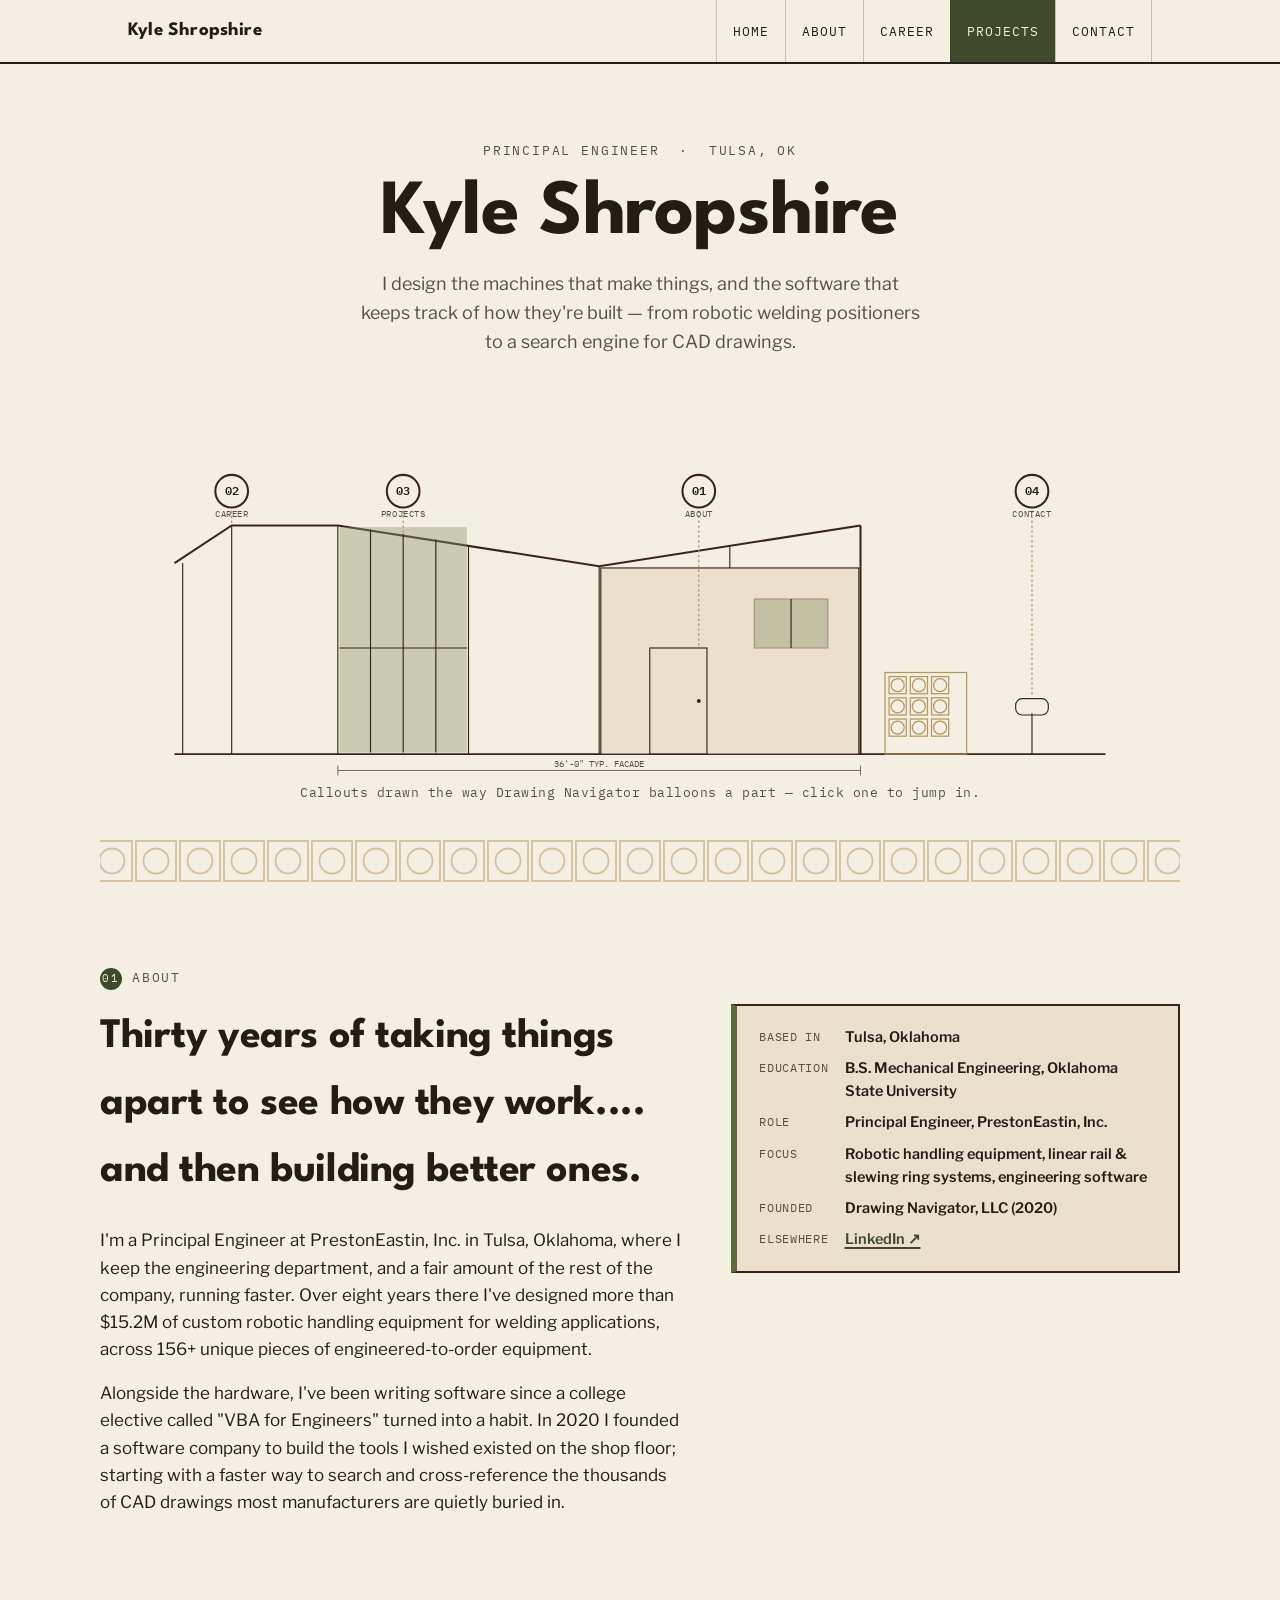
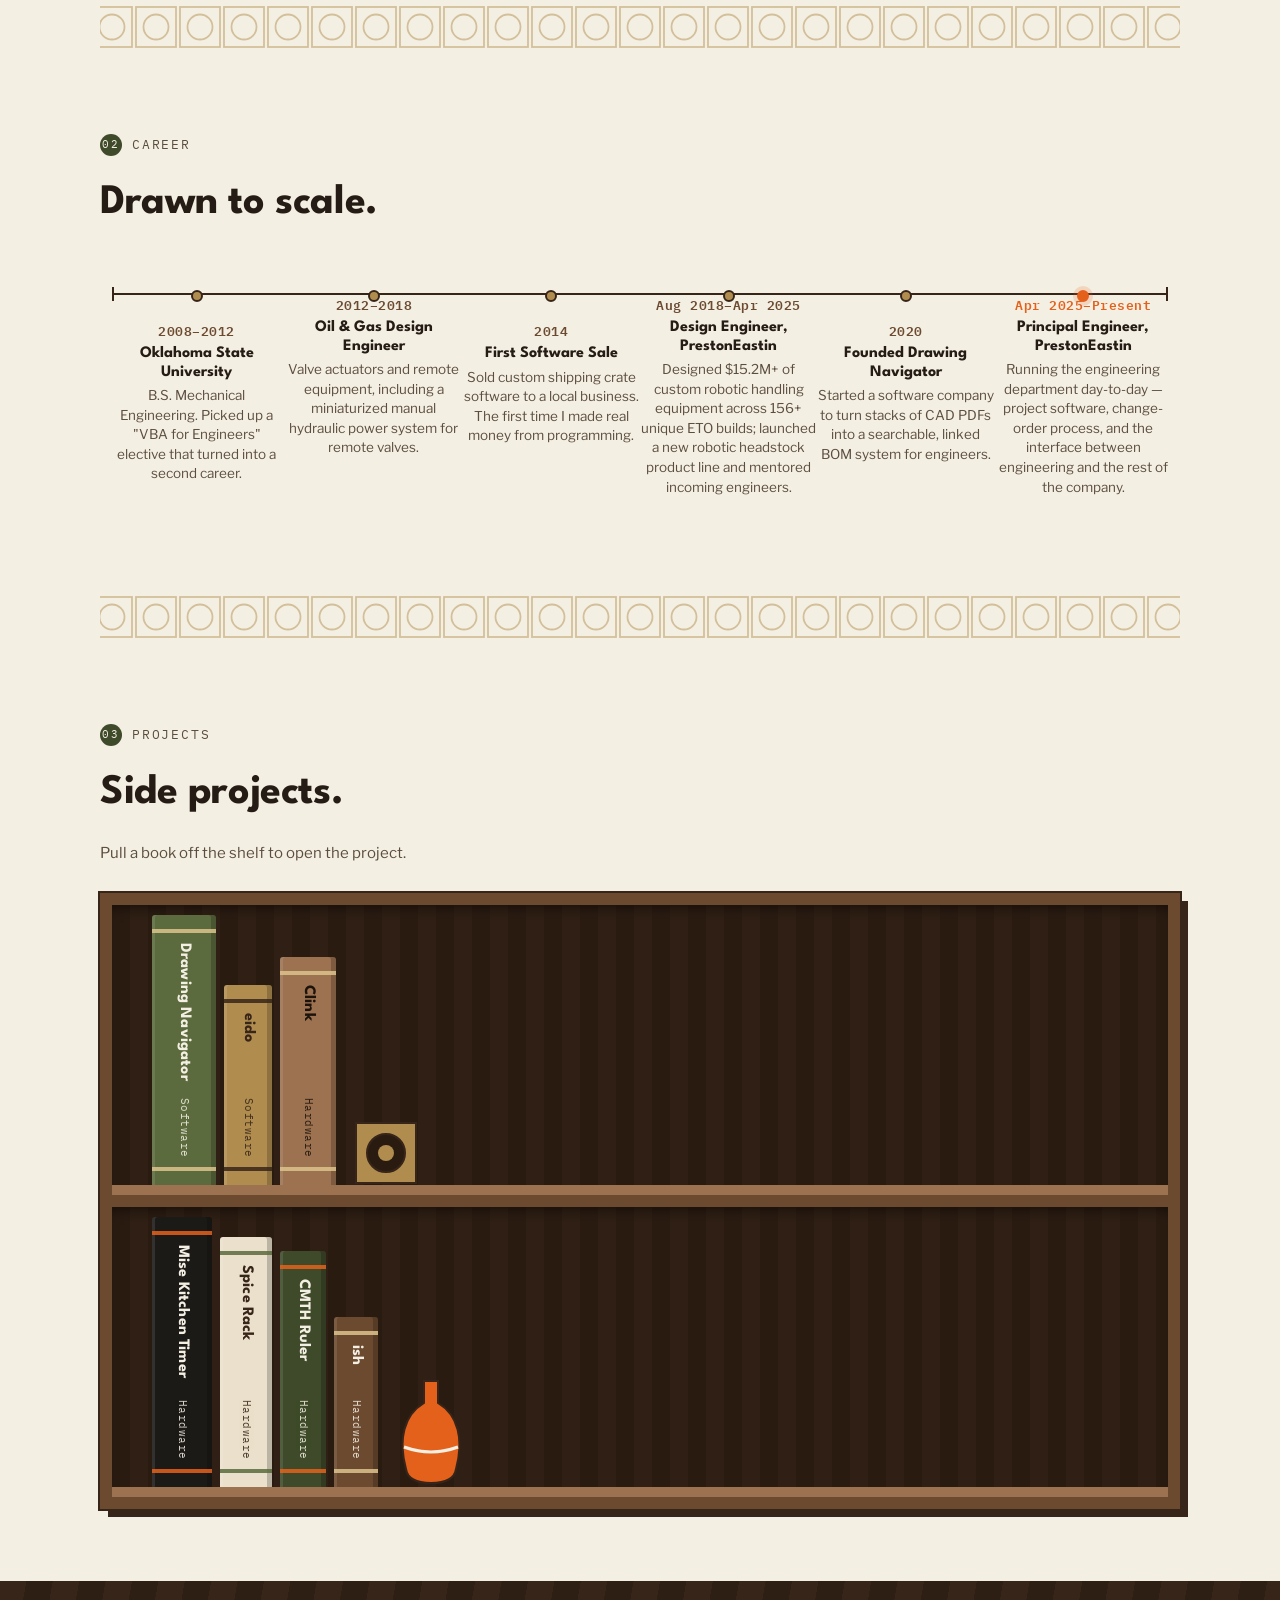
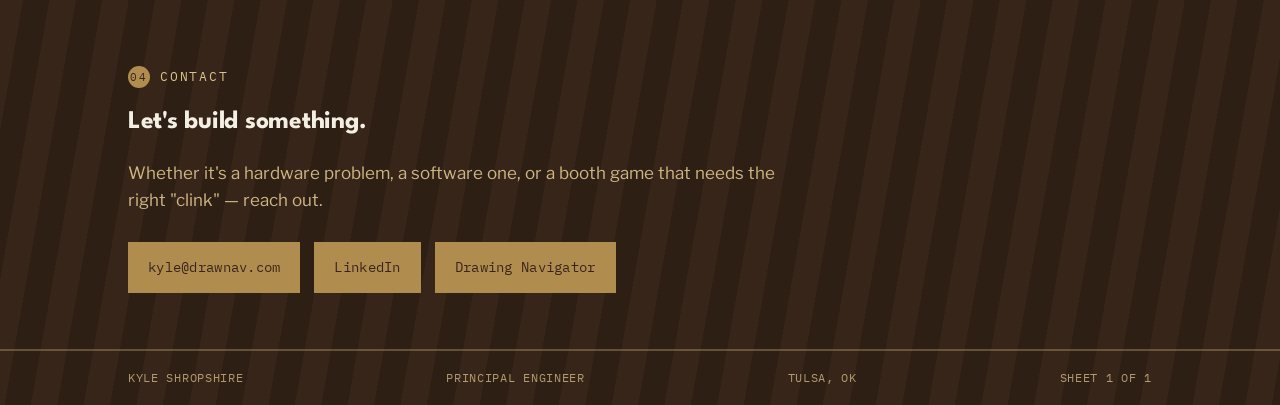
==== index.html @ 096ccca8 "add ish clock project" ====
<!DOCTYPE html>
<html lang="en">
<head>
<meta charset="UTF-8">
<meta name="viewport" content="width=device-width, initial-scale=1.0">
<title>Kyle Shropshire — Principal Engineer</title>
<meta name="description" content="Kyle Shropshire — Principal Engineer at PrestonEastin and founder of Drawing Navigator, based in Tulsa, Oklahoma.">
<link rel="preconnect" href="https://fonts.googleapis.com">
<link rel="preconnect" href="https://fonts.gstatic.com" crossorigin>
<link href="https://fonts.googleapis.com/css2?family=IBM+Plex+Mono:wght@400;500;600&family=League+Spartan:wght@600;700;900&family=Libre+Franklin:ital,wght@0,400;0,500;0,600;0,700;1,400&display=swap" rel="stylesheet">
<link rel="stylesheet" href="assets/css/style.css">
</head>
<body>

<header class="titleblock">
  <div class="wrap">
    <span class="tb-name">Kyle Shropshire</span>
    <nav class="tb-nav">
      <a href="#">Home</a>
      <a href="#about">About</a>
      <a href="#career">Career</a>
      <a href="#projects">Projects</a>
      <a href="#contact">Contact</a>
    </nav>
  </div>
</header>

<main>
  <!-- ============================= HERO ============================= -->
  <section class="hero wrap">
    <div class="hero-head">
      <p class="eyebrow" style="justify-content:center;">Principal Engineer &nbsp;·&nbsp; Tulsa, OK</p>
      <h1>Kyle Shropshire</h1>
      <p class="lede">I design the machines that make things, and the software that keeps track of how they're built &mdash; from robotic welding positioners to a search engine for CAD drawings.</p>
    </div>

    <div class="elevation-wrap">
      <svg viewBox="0 0 1200 460" xmlns="http://www.w3.org/2000/svg" role="img" aria-labelledby="elevTitle elevDesc">
        <title id="elevTitle">Line elevation of a mid-century modern house</title>
        <desc id="elevDesc">A drawn elevation of a butterfly-roof house used as a navigation diagram. Numbered callouts link to About, Career, Projects, and Contact.</desc>

        <!-- ground -->
        <line x1="30" y1="430" x2="1170" y2="430" class="elevation-ground"/>

        <!-- carport (open structure, no walls) -->
        <polyline points="30,196 100,150 230,150" class="elevation-line"/>
        <line x1="100" y1="150" x2="100" y2="430" class="elevation-line-thin"/>
        <line x1="40" y1="196" x2="40" y2="430" class="elevation-line-thin"/>

        <!-- main roofline: shallow butterfly, eaves high at the ends, low at center -->
        <polyline points="230,150 550,200 870,150" class="elevation-line"/>

        <!-- structural posts -->
        <line x1="230" y1="150" x2="230" y2="430" class="elevation-line-thin"/>
        <line x1="390" y1="175" x2="390" y2="430" class="elevation-line-thin"/>
        <line x1="550" y1="200" x2="550" y2="430" class="elevation-line-thin"/>
        <line x1="710" y1="175" x2="710" y2="430" class="elevation-line-thin"/>
        <line x1="870" y1="150" x2="870" y2="430" class="elevation-line"/>

        <!-- floor-to-ceiling glazing, left bay -->
        <rect x="232" y="152" width="156" height="276" class="elevation-glass"/>
        <g class="elevation-line-thin">
          <line x1="270" y1="155" x2="270" y2="428"/>
          <line x1="310" y1="160" x2="310" y2="428"/>
          <line x1="350" y1="167" x2="350" y2="428"/>
          <line x1="232" y1="300" x2="388" y2="300"/>
        </g>

        <!-- solid wall panel, right bay, with door + small window -->
        <rect x="552" y="202" width="316" height="228" class="elevation-fill-paper" stroke="#382519" stroke-width="1.4"/>
        <rect x="612" y="300" width="70" height="130" class="elevation-line-thin"/>
        <circle cx="672" cy="365" r="2.4" fill="#382519"/>
        <rect x="740" y="240" width="90" height="60" class="elevation-glass" stroke="#382519" stroke-width="1.4"/>
        <line x1="785" y1="240" x2="785" y2="300" class="elevation-line-thin"/>

        <!-- breeze block screen wall -->
        <g stroke="#B08D4F" stroke-width="1.5" fill="none" opacity="0.9">
          <rect x="900" y="330" width="100" height="100"/>
          <rect x="905" y="335" width="21" height="21"/><circle cx="915.5" cy="345.5" r="8"/>
          <rect x="931" y="335" width="21" height="21"/><circle cx="941.5" cy="345.5" r="8"/>
          <rect x="957" y="335" width="21" height="21"/><circle cx="967.5" cy="345.5" r="8"/>
          <rect x="905" y="361" width="21" height="21"/><circle cx="915.5" cy="371.5" r="8"/>
          <rect x="931" y="361" width="21" height="21"/><circle cx="941.5" cy="371.5" r="8"/>
          <rect x="957" y="361" width="21" height="21"/><circle cx="967.5" cy="371.5" r="8"/>
          <rect x="905" y="387" width="21" height="21"/><circle cx="915.5" cy="397.5" r="8"/>
          <rect x="931" y="387" width="21" height="21"/><circle cx="941.5" cy="397.5" r="8"/>
          <rect x="957" y="387" width="21" height="21"/><circle cx="967.5" cy="397.5" r="8"/>
        </g>

        <!-- mailbox -->
        <line x1="1080" y1="380" x2="1080" y2="430" class="elevation-line-thin"/>
        <rect x="1060" y="362" width="40" height="20" rx="8" class="elevation-line-thin" fill="none"/>

        <!-- dimension string under the building -->
        <g class="elevation-dim">
          <line x1="230" y1="450" x2="870" y2="450"/>
          <line x1="230" y1="444" x2="230" y2="456"/>
          <line x1="870" y1="444" x2="870" y2="456"/>
        </g>
        <text x="550" y="446" class="elevation-dim-text">36'-0" TYP. FACADE</text>

        <!-- ============ callouts ============ -->
        <!-- 01 About -> door -->
        <line x1="672" y1="126" x2="672" y2="298" class="leader"/>
        <a href="#about" class="balloon-link" aria-label="Jump to About">
          <circle cx="672" cy="108" r="20" class="balloon-circle"/>
          <text x="672" y="109" class="balloon-num">01</text>
          <text x="672" y="140" class="balloon-label" text-anchor="middle">About</text>
        </a>

        <!-- 02 Career -> carport -->
        <line x1="100" y1="126" x2="100" y2="148" class="leader"/>
        <a href="#career" class="balloon-link" aria-label="Jump to Career">
          <circle cx="100" cy="108" r="20" class="balloon-circle"/>
          <text x="100" y="109" class="balloon-num">02</text>
          <text x="100" y="140" class="balloon-label" text-anchor="middle">Career</text>
        </a>

        <!-- 03 Projects -> glazing -->
        <line x1="310" y1="126" x2="310" y2="158" class="leader"/>
        <a href="#projects" class="balloon-link" aria-label="Jump to Projects">
          <circle cx="310" cy="108" r="20" class="balloon-circle"/>
          <text x="310" y="109" class="balloon-num">03</text>
          <text x="310" y="140" class="balloon-label" text-anchor="middle">Projects</text>
        </a>

        <!-- 04 Contact -> mailbox -->
        <line x1="1080" y1="126" x2="1080" y2="360" class="leader"/>
        <a href="#contact" class="balloon-link" aria-label="Jump to Contact">
          <circle cx="1080" cy="108" r="20" class="balloon-circle"/>
          <text x="1080" y="109" class="balloon-num">04</text>
          <text x="1080" y="140" class="balloon-label" text-anchor="middle">Contact</text>
        </a>
      </svg>
      <p class="hero-caption">Callouts drawn the way Drawing Navigator balloons a part &mdash; click one to jump in.</p>
    </div>
  </section>

  <div class="breeze-divider" role="presentation"></div>

  <!-- ============================= ABOUT ============================= -->
  <section id="about" class="panel wrap">
    <p class="eyebrow"><span class="num">01</span> About</p>
    <div class="about-grid">
      <div>
        <h2>Thirty years of taking things apart to see how they work.... and then building better ones.</h2>
        <p>I'm a Principal Engineer at PrestonEastin, Inc. in Tulsa, Oklahoma, where I keep the engineering department, and a fair amount of the rest of the company, running faster. Over eight years there I've designed more than $15.2M of custom robotic handling equipment for welding applications, across 156+ unique pieces of engineered-to-order equipment.</p>
        <p>Alongside the hardware, I've been writing software since a college elective called "VBA for Engineers" turned into a habit. In 2020 I founded a software company to build the tools I wished existed on the shop floor; starting with a faster way to search and cross-reference the thousands of CAD drawings most manufacturers are quietly buried in.</p>
      </div>
      <div class="fact-card">
        <dl>
          <dt>Based in</dt><dd>Tulsa, Oklahoma</dd>
          <dt>Education</dt><dd>B.S. Mechanical Engineering, Oklahoma State University</dd>
          <dt>Role</dt><dd>Principal Engineer, PrestonEastin, Inc.</dd>
          <dt>Focus</dt><dd>Robotic handling equipment, linear rail &amp; slewing ring systems, engineering software</dd>
          <dt>Founded</dt><dd>Drawing Navigator, LLC (2020)</dd>
          <dt>Elsewhere</dt><dd><a href="https://www.linkedin.com/in/kyleshropshiredrawnav/" target="_blank" rel="noopener">LinkedIn ↗</a></dd>
        </dl>
      </div>
    </div>
  </section>

  <div class="breeze-divider" role="presentation"></div>

  <!-- ============================= CAREER ============================= -->
  <section id="career" class="panel wrap">
    <p class="eyebrow"><span class="num">02</span> Career</p>
    <h2>Drawn to scale.</h2>
    <div class="scale-rule">
      <div class="scale-line"></div>
      <div class="milestones">
        <div class="milestone">
          <span class="milestone-dot"></span>
          <div class="milestone-card">
            <div class="milestone-year">2008–2012</div>
            <div class="milestone-role">Oklahoma State University</div>
            <div class="milestone-desc">B.S. Mechanical Engineering. Picked up a "VBA for Engineers" elective that turned into a second career.</div>
          </div>
        </div>
        <div class="milestone">
          <span class="milestone-dot"></span>
          <div class="milestone-card">
            <div class="milestone-year">2012–2018</div>
            <div class="milestone-role">Oil &amp; Gas Design Engineer</div>
            <div class="milestone-desc">Valve actuators and remote equipment, including a miniaturized manual hydraulic power system for remote valves.</div>
          </div>
        </div>
        <div class="milestone">
          <span class="milestone-dot"></span>
          <div class="milestone-card">
            <div class="milestone-year">2014</div>
            <div class="milestone-role">First Software Sale</div>
            <div class="milestone-desc">Sold custom shipping crate software to a local business. The first time I made real money from programming.</div>
          </div>
        </div>
        <div class="milestone">
          <span class="milestone-dot"></span>
          <div class="milestone-card">
            <div class="milestone-year">Aug 2018–Apr 2025</div>
            <div class="milestone-role">Design Engineer, PrestonEastin</div>
            <div class="milestone-desc">Designed $15.2M+ of custom robotic handling equipment across 156+ unique ETO builds; launched a new robotic headstock product line and mentored incoming engineers.</div>
          </div>
        </div>
        <div class="milestone">
          <span class="milestone-dot"></span>
          <div class="milestone-card">
            <div class="milestone-year">2020</div>
            <div class="milestone-role">Founded Drawing Navigator</div>
            <div class="milestone-desc">Started a software company to turn stacks of CAD PDFs into a searchable, linked BOM system for engineers.</div>
          </div>
        </div>
        <div class="milestone milestone-current">
          <span class="milestone-dot milestone-dot-current"></span>
          <div class="milestone-card">
            <div class="milestone-year">Apr 2025–Present</div>
            <div class="milestone-role">Principal Engineer, PrestonEastin</div>
            <div class="milestone-desc">Running the engineering department day-to-day &mdash; project software, change-order process, and the interface between engineering and the rest of the company.</div>
          </div>
        </div>
      </div>
    </div>
  </section>

  <div class="breeze-divider" role="presentation"></div>

  <!-- ============================= PROJECTS ============================= -->
  <section id="projects" class="panel wrap">
    <p class="eyebrow"><span class="num">03</span> Projects</p>
    <h2>Side projects.</h2>
    <p class="shelf-hint">Pull a book off the shelf to open the project.</p>

    <div class="bookcase">

      <!-- TOP SHELF -->
      <div class="shelf">
        <div class="slot edge-l" style="--h:270px; --w:64px;">
          <a class="book book-olive" href="https://www.drawnav.com" target="_blank" rel="noopener" aria-label="Drawing Navigator (opens drawnav.com)">
            <span class="book-title">Drawing Navigator</span>
            <span class="book-meta">Software</span>
          </a>
          <div class="pop" aria-hidden="true">
            <h3>Drawing Navigator</h3>
            <p>A CAD drawing viewer: type a part number and see the drawing fast.</p>
            <span class="go">Open project &rarr;</span>
          </div>
        </div>

        <div class="slot" style="--h:200px; --w:48px;">
          <a class="book book-brass" href="https://www.drawnav.com/eido" target="_blank" rel="noopener" aria-label="eido (opens drawnav.com/eido)">
            <span class="book-title">eido</span>
            <span class="book-meta">Software</span>
          </a>
          <div class="pop" aria-hidden="true">
            <h3>eido</h3>
            <p>An AI librarian for the tribal knowledge buried in shared drives.</p>
            <span class="go">Open project &rarr;</span>
          </div>
        </div>

        <div class="slot edge-r" style="--h:228px; --w:56px;">
          <a class="book book-walnut" href="https://www.drawnav.com/clink" target="_blank" rel="noopener" aria-label="Clink (opens drawnav.com/clink)">
            <span class="book-title">Clink</span>
            <span class="book-meta">Hardware</span>
          </a>
          <div class="pop" aria-hidden="true">
            <h3>Clink</h3>
            <p>A hand-built tabletop skill game for trade show booths.</p>
            <span class="go">Open project &rarr;</span>
          </div>
        </div>

        <!-- brass breeze-block bookend -->
        <svg class="shelf-object" width="64" height="64" viewBox="0 0 64 64" role="presentation" aria-hidden="true">
          <rect x="2" y="2" width="60" height="60" fill="#B08D4F" stroke="#382519" stroke-width="2"/>
          <circle cx="32" cy="32" r="19" fill="#2a1b11" stroke="#382519" stroke-width="2"/>
          <circle cx="32" cy="32" r="8" fill="#B08D4F"/>
        </svg>
      </div>

      <!-- BOTTOM SHELF -->
      <div class="shelf">
        <div class="slot edge-l" style="--h:270px; --w:60px;">
          <a class="book book-charcoal" href="mise-timer.html" aria-label="Mise Kitchen Timer (project page)">
            <span class="book-title">Mise Kitchen Timer</span>
            <span class="book-meta">Hardware</span>
          </a>
          <div class="pop" aria-hidden="true">
            <h3>Mise Kitchen Timer</h3>
            <p>A multi-burner kitchen timer that maps to each burner at a glance.</p>
            <span class="go">Open project &rarr;</span>
          </div>
        </div>

        <div class="slot" style="--h:250px; --w:52px;">
          <a class="book book-plaster" href="spice-rack.html" aria-label="Custom Spice Rack (project page)">
            <span class="book-title">Spice Rack</span>
            <span class="book-meta">Hardware</span>
          </a>
          <div class="pop" aria-hidden="true">
            <h3>Spice Rack</h3>
            <p>A spice rack worthy of a home chef: cardboard to sheet metal to ball-bearing slides.</p>
            <span class="go">Open project &rarr;</span>
          </div>
        </div>

        <div class="slot" style="--h:236px; --w:46px;">
          <a class="book book-walnut-mid" href="cmth-ruler.html" aria-label="CMTH Ruler (project page)">
            <span class="book-title">CMTH Ruler</span>
            <span class="book-meta">Hardware</span>
          </a>
          <div class="pop" aria-hidden="true">
            <h3>CMTH Ruler</h3>
            <p>Uniting the Metric and Imperial communities on a global scale.</p>
            <span class="go">Open project &rarr;</span>
          </div>
        </div>

        <div class="slot edge-r" style="--h:170px; --w:44px;">
          <a class="book book-clock" href="ish.html" aria-label="ish (project page)">
            <span class="book-title">ish</span>
            <span class="book-meta">Hardware</span>
          </a>
          <div class="pop" aria-hidden="true">
            <h3>ish</h3>
            <p>A 24-hour linear clock that shows roughly what time it is.</p>
            <span class="go">Open project &rarr;</span>
          </div>
        </div>

        <!-- pottery vase -->
        <svg class="shelf-object" width="70" height="110" viewBox="0 0 70 110" role="presentation" aria-hidden="true">
          <path d="M28 4 H42 V26 C62 38 68 62 60 92 Q58 106 35 106 Q12 106 10 92 C2 62 8 38 28 26 Z"
                fill="#E4611C" stroke="#382519" stroke-width="2"/>
          <path d="M8 70 Q35 80 62 70" fill="none" stroke="#F4EFE3" stroke-width="3"/>
        </svg>
      </div>

    </div>
  </section>

  <!-- ============================= CONTACT ============================= -->
  <section id="contact" class="contact-panel">
    <div class="wrap">
      <p class="eyebrow"><span class="num">04</span> Contact</p>
      <h2>Let's build something.</h2>
      <p class="lede">Whether it's a hardware problem, a software one, or a booth game that needs the right "clink" &mdash; reach out.</p>
      <div class="contact-links">
        <a href="mailto:kyle@drawnav.com">kyle@drawnav.com</a>
        <a href="https://www.linkedin.com/in/kyleshropshiredrawnav/" target="_blank" rel="noopener">LinkedIn</a>
        <a href="https://www.drawnav.com" target="_blank" rel="noopener">Drawing Navigator</a>
      </div>
    </div>
    <div class="footer-titleblock">
      <div class="wrap">
        <span>Kyle Shropshire</span>
        <span>Principal Engineer</span>
        <span>Tulsa, OK</span>
        <span>Sheet 1 of 1</span>
      </div>
    </div>
  </section>
</main>

<script src="assets/js/script.js"></script>
</body>
</html>
---- assets/css/style.css ----
/* ==========================================================================
   Kyle Shropshire — personal site
   Design language: mid-century modern residential architecture rendered
   as a working drawing set, in the material palette of the house itself —
   walnut wood, olive cabinetry, brass hardware, matte black fixtures,
   and a single pop of pottery-orange used sparingly.
   ========================================================================== */

:root {
  --plaster: #F4EFE3;
  --plaster-deep: #EAE0CB;
  --ink: #241C15;
  --ink-soft: #5C4E3F;

  --walnut-dark: #382519;
  --walnut: #6B4A30;
  --walnut-light: #9C7250;

  --olive: #5B6B3D;
  --olive-deep: #3E4A29;
  --olive-soft: #8A9468;

  --brass: #B08D4F;
  --brass-light: #DCC38C;

  --charcoal: #1C1A17;
  --orange: #E4611C;

  --line: rgba(36, 28, 21, 0.22);
  --line-soft: rgba(36, 28, 21, 0.12);
  --max: 1080px;
}

* { box-sizing: border-box; }

html { scroll-behavior: smooth; }

@media (prefers-reduced-motion: reduce) {
  html { scroll-behavior: auto; }
  * { animation-duration: 0.001ms !important; animation-iteration-count: 1 !important; transition-duration: 0.001ms !important; }
}

body {
  margin: 0;
  background: var(--plaster);
  color: var(--ink);
  font-family: "Libre Franklin", sans-serif;
  font-size: 17px;
  line-height: 1.6;
  -webkit-font-smoothing: antialiased;
}

h1, h2, h3 {
  font-family: "League Spartan", sans-serif;
  font-weight: 700;
  letter-spacing: -0.01em;
  margin: 0;
  color: var(--ink);
}

.mono { font-family: "IBM Plex Mono", monospace; }

a {
  color: var(--olive-deep);
  text-decoration-thickness: 1.5px;
  text-underline-offset: 3px;
}
a:hover { color: var(--walnut); }
a:focus-visible, button:focus-visible {
  outline: 2px solid var(--brass);
  outline-offset: 3px;
}

.wrap {
  max-width: var(--max);
  margin: 0 auto;
  padding: 0 28px;
}

.eyebrow {
  font-family: "IBM Plex Mono", monospace;
  font-size: 13px;
  letter-spacing: 0.14em;
  text-transform: uppercase;
  color: var(--ink-soft);
  display: flex;
  align-items: center;
  gap: 10px;
  margin-bottom: 14px;
}
.eyebrow .num {
  color: var(--plaster);
  background: var(--olive-deep);
  border-radius: 50%;
  width: 22px;
  height: 22px;
  display: inline-flex;
  align-items: center;
  justify-content: center;
  font-size: 11px;
}

/* ---------- Title-block header ---------------------------------------- */

.titleblock {
  position: sticky;
  top: 0;
  z-index: 50;
  background: var(--plaster);
  border-bottom: 2px solid var(--ink);
}
.titleblock .wrap {
  display: flex;
  align-items: center;
  justify-content: space-between;
  height: 62px;
  gap: 16px;
}
.tb-name {
  font-family: "League Spartan", sans-serif;
  font-weight: 700;
  font-size: 19px;
  letter-spacing: 0.01em;
  white-space: nowrap;
}
.tb-nav {
  display: flex;
  align-items: center;
  height: 100%;
}
.tb-nav a {
  font-family: "IBM Plex Mono", monospace;
  font-size: 12.5px;
  letter-spacing: 0.08em;
  text-transform: uppercase;
  color: var(--ink);
  text-decoration: none;
  padding: 0 16px;
  height: 100%;
  display: flex;
  align-items: center;
  border-left: 1px solid var(--line);
  transition: background 0.15s ease, color 0.15s ease;
}
.tb-nav a:last-child { border-right: 1px solid var(--line); }
.tb-nav a:hover { background: var(--olive-deep); color: var(--plaster); }

@media (max-width: 640px) {
  .tb-nav a { padding: 0 10px; font-size: 11px; }
}

/* Very narrow phones: drop the name so all five nav links fit on one line. */
@media (max-width: 560px) {
  .tb-name { display: none; }
  .titleblock .wrap { padding: 0 8px; }
  .tb-nav { width: 100%; }
  .tb-nav a { flex: 1; justify-content: center; padding: 0 4px; font-size: 10px; letter-spacing: 0.04em; }
}

/* ---------- Hero -------------------------------------------------------- */

.hero { padding: 64px 0 24px; }
.hero .eyebrow { justify-content: center; }
.hero-head { text-align: center; max-width: 720px; margin: 0 auto 8px; }
.hero h1 { font-size: clamp(42px, 7vw, 78px); line-height: 0.98; }
.hero p.lede {
  font-size: 18px;
  color: var(--ink-soft);
  max-width: 560px;
  margin: 18px auto 0;
}

.elevation-wrap { margin: 46px auto 8px; max-width: 980px; }
.elevation-wrap svg { width: 100%; height: auto; display: block; }

.balloon-link { cursor: pointer; }
.balloon-circle {
  fill: var(--plaster);
  stroke: var(--walnut-dark);
  stroke-width: 2.5;
  transition: fill 0.15s ease, stroke 0.15s ease;
}
.balloon-link:hover .balloon-circle,
.balloon-link:focus .balloon-circle {
  fill: var(--orange);
  stroke: var(--orange);
}
.balloon-num {
  font-family: "IBM Plex Mono", monospace;
  font-weight: 600;
  font-size: 15px;
  fill: var(--ink);
  text-anchor: middle;
  dominant-baseline: middle;
  pointer-events: none;
  transition: fill 0.15s ease;
}
.balloon-link:hover .balloon-num,
.balloon-link:focus .balloon-num { fill: var(--plaster); }
.balloon-label {
  font-family: "IBM Plex Mono", monospace;
  font-size: 11.5px;
  letter-spacing: 0.06em;
  fill: var(--ink-soft);
  text-transform: uppercase;
}
.leader {
  stroke: var(--brass);
  stroke-width: 1.4;
  stroke-dasharray: 3 3;
  fill: none;
}
.elevation-line { fill: none; stroke: var(--walnut-dark); stroke-width: 2.5; }
.elevation-line-thin { fill: none; stroke: var(--walnut-dark); stroke-width: 1.4; }
.elevation-fill-paper { fill: var(--plaster-deep); }
.elevation-glass { fill: var(--olive-soft); opacity: 0.4; }
.elevation-ground { stroke: var(--walnut-dark); stroke-width: 2; }
.elevation-dim { stroke: var(--ink-soft); stroke-width: 1; }
.elevation-dim-text {
  font-family: "IBM Plex Mono", monospace;
  font-size: 11px;
  fill: var(--ink-soft);
  text-anchor: middle;
}
.elevation-brass { stroke: var(--brass); }

.hero-caption {
  text-align: center;
  font-family: "IBM Plex Mono", monospace;
  font-size: 12.5px;
  color: var(--ink-soft);
  letter-spacing: 0.04em;
  margin-top: 4px;
}

/* ---------- Breeze block divider (brass screen block) -------------------- */

.breeze-divider {
  height: 44px;
  margin: 0 auto;
  max-width: var(--max);
  background-image: url("data:image/svg+xml,%3Csvg xmlns='http://www.w3.org/2000/svg' width='44' height='44'%3E%3Crect x='2' y='2' width='40' height='40' fill='none' stroke='%23B08D4F' stroke-width='1.8' stroke-opacity='0.55'/%3E%3Ccircle cx='22' cy='22' r='12.5' fill='none' stroke='%23B08D4F' stroke-width='1.8' stroke-opacity='0.55'/%3E%3C/svg%3E");
  background-repeat: repeat-x;
  background-position: center;
  opacity: 0.9;
}

/* ---------- Section shell ------------------------------------------------ */

section.panel { padding: 72px 0; }
section.panel h2 { font-size: clamp(30px, 4vw, 42px); margin-bottom: 22px; }

.about-grid {
  display: grid;
  grid-template-columns: 1.3fr 1fr;
  gap: 48px;
  align-items: start;
}
@media (max-width: 760px) {
  .about-grid { grid-template-columns: 1fr; }
}
.about-grid p { max-width: 54ch; }
.about-grid p + p { margin-top: 16px; }

.fact-card {
  border: 2px solid var(--walnut-dark);
  border-left: 6px solid var(--olive);
  background: var(--plaster-deep);
  padding: 20px 22px;
}
.fact-card dl {
  margin: 0;
  display: grid;
  grid-template-columns: auto 1fr;
  gap: 8px 16px;
  font-size: 14.5px;
}
.fact-card dt {
  font-family: "IBM Plex Mono", monospace;
  font-size: 11.5px;
  letter-spacing: 0.06em;
  text-transform: uppercase;
  color: var(--ink-soft);
  align-self: start;
  padding-top: 2px;
}
.fact-card dd { margin: 0; font-weight: 600; }

/* ---------- Project page photos --------------------------------------------- */

.images { display: grid; gap: 28px; }
.photo-pair { grid-template-columns: repeat(2, 1fr); margin-top: 8px; }
@media (max-width: 760px) {
  .photo-pair { grid-template-columns: 1fr; }
}
.img-frame {
  margin: 0;
  border: 2px solid var(--walnut-dark);
  background: var(--plaster-deep);
  padding: 10px 10px 0;
}
.story-img,
.story-video { display: block; width: 100%; height: auto; }
.story-video { background: var(--charcoal); }
.video-frame { max-width: 860px; }
.img-caption {
  display: block;
  padding: 10px 2px 12px;
  font-family: "IBM Plex Mono", monospace;
  font-size: 12px;
  letter-spacing: 0.04em;
  color: var(--ink-soft);
}

/* ---------- Career scale rule ------------------------------------------- */

.scale-rule { position: relative; margin-top: 56px; padding: 0 8px; }
.scale-line {
  position: relative;
  height: 2px;
  background: var(--walnut-dark);
  margin: 0 4px;
}
.scale-line::before,
.scale-line::after {
  content: "";
  position: absolute;
  top: -6px;
  width: 2px;
  height: 14px;
  background: var(--walnut-dark);
}
.scale-line::before { left: 0; }
.scale-line::after { right: 0; }

.milestones { display: flex; justify-content: space-between; position: relative; }
.milestone { position: relative; flex: 1; display: flex; justify-content: center; }
.milestone-dot {
  position: absolute;
  top: -5px;
  width: 12px;
  height: 12px;
  border-radius: 50%;
  background: var(--brass);
  border: 2px solid var(--walnut-dark);
}
.milestone-dot-current {
  background: var(--orange);
  border-color: var(--orange);
  box-shadow: 0 0 0 4px rgba(228, 97, 28, 0.18);
}
.milestone-card { width: 100%; max-width: 190px; text-align: center; padding-top: 26px; }
.milestone:nth-child(even) .milestone-card {
  padding-top: 0;
  padding-bottom: 26px;
  order: -1;
}
.milestone-year {
  font-family: "IBM Plex Mono", monospace;
  font-size: 12.5px;
  color: var(--walnut);
  font-weight: 600;
  letter-spacing: 0.04em;
}
.milestone-current .milestone-year { color: var(--orange); }
.milestone-role {
  font-family: "League Spartan", sans-serif;
  font-weight: 700;
  font-size: 16px;
  margin: 4px 0 4px;
  line-height: 1.15;
}
.milestone-desc { font-size: 13.5px; color: var(--ink-soft); line-height: 1.45; }

@media (max-width: 820px) {
  .milestones { flex-direction: column; gap: 30px; }
  .milestone { justify-content: flex-start; padding-left: 26px; border-left: 2px solid var(--walnut-dark); }
  .milestone-dot { top: 4px; left: -7px; }
  .milestone-card, .milestone:nth-child(even) .milestone-card {
    padding: 0; order: 0; max-width: none; text-align: left;
  }
  .scale-line { display: none; }
}

/* ---------- Projects: walnut bookcase ------------------------------------- */

.shelf-hint { margin: -8px 0 28px; color: var(--ink-soft); font-size: 15px; }

.bookcase {
  border: 12px solid var(--walnut);
  outline: 2px solid var(--walnut-dark);
  background: var(--walnut);
  box-shadow: 8px 8px 0 var(--walnut-dark);
  display: flex;
  flex-direction: column;
  gap: 12px;
}

.shelf {
  display: flex;
  align-items: flex-end;
  gap: 8px;
  min-height: 290px;
  padding: 0 clamp(14px, 4vw, 40px);
  background: repeating-linear-gradient(90deg, #2A1B11 0 18px, #2F1F14 18px 36px);
  box-shadow: inset 0 10px 14px -8px rgba(0, 0, 0, 0.55);
  border-bottom: 10px solid var(--walnut-light);
}

.book {
  --c: var(--olive);
  --ink: var(--plaster);
  --band: var(--brass-light);
  position: relative;
  display: flex;
  align-items: center;
  justify-content: space-between;
  writing-mode: vertical-rl;
  flex: none;
  width: var(--w, 56px);
  height: var(--h, 200px);
  gap: 10px;
  overflow: hidden;
  padding: 28px 0;
  background: var(--c);
  color: var(--ink);
  text-decoration: none;
  border-radius: 3px 3px 0 0;
  box-shadow: inset -5px 0 0 rgba(0, 0, 0, 0.2), inset 3px 0 0 rgba(255, 255, 255, 0.1);
  transition: transform 0.18s ease;
}
.book::before,
.book::after {
  content: "";
  position: absolute;
  left: 0;
  right: 0;
  height: 4px;
  background: var(--band);
  opacity: 0.85;
}
.book::before { top: 14px; }
.book::after  { bottom: 14px; }

.book:hover,
.book:focus-visible { transform: translateY(-12px); color: var(--ink); }
.book:focus-visible { outline: 3px solid var(--orange); outline-offset: 3px; }

.book-title {
  font-family: "League Spartan", sans-serif;
  font-weight: 700;
  font-size: 16px;
  letter-spacing: 0.01em;
  white-space: nowrap;
  flex: none;
}
.book-meta {
  font-family: "IBM Plex Mono", monospace;
  font-size: 11px;
  letter-spacing: 0.04em;
  opacity: 0.85;
  white-space: nowrap;
  flex: none;
}

.book-olive    { --c: var(--olive); }
.book-brass    { --c: var(--brass); --ink: var(--walnut-dark); --band: var(--walnut-dark); }
.book-walnut   { --c: var(--walnut-light); --ink: #1E130B; --band: var(--brass-light); }
.book-charcoal { --c: var(--charcoal); --band: var(--orange); }
.book-plaster  { --c: var(--plaster-deep); --ink: var(--walnut-dark); --band: var(--olive); }
.book-walnut-mid { --c: var(--olive-deep); --band: var(--orange); }
.book-clock { --c: var(--walnut); --band: var(--brass-light); }

.shelf-object { flex: none; margin-left: 10px; }

/* Pop-up preview cards */
.slot { position: relative; flex: none; width: var(--w, 56px); height: var(--h, 200px); }
.slot.open .book { transform: translateY(-12px); }
.pop {
  position: absolute;
  bottom: calc(100% + 18px);
  left: 50%;
  width: 230px;
  padding: 14px 16px;
  background: var(--plaster);
  border: 2px solid var(--walnut-dark);
  box-shadow: 4px 4px 0 var(--walnut-dark);
  color: var(--ink);
  opacity: 0;
  transform: translate(-50%, 6px);
  pointer-events: none;
  transition: opacity 0.18s ease, transform 0.18s ease;
  z-index: 5;
}
.pop::after {
  content: "";
  position: absolute;
  top: 100%;
  left: 50%;
  margin-left: -8px;
  border: 8px solid transparent;
  border-top-color: var(--walnut-dark);
}
.pop h3 { font-size: 19px; margin-bottom: 4px; }
.pop p { margin: 0 0 8px; font-size: 14px; line-height: 1.45; color: var(--ink-soft); }
.pop .go { font-family: "IBM Plex Mono", monospace; font-size: 12px; font-weight: 600; color: var(--olive-deep); }
.slot:hover .pop,
.slot:focus-within .pop,
.slot.open .pop { opacity: 1; transform: translate(-50%, 0); }

.slot.edge-l .pop { left: 0; transform: translate(0, 6px); }
.slot.edge-l .pop::after { left: 24px; margin-left: 0; }
.slot.edge-r .pop { left: auto; right: 0; transform: translate(0, 6px); }
.slot.edge-r .pop::after { left: auto; right: 24px; margin-left: 0; }
.slot.edge-l:hover .pop, .slot.edge-l:focus-within .pop, .slot.edge-l.open .pop,
.slot.edge-r:hover .pop, .slot.edge-r:focus-within .pop, .slot.edge-r.open .pop { transform: none; }

@media (max-width: 480px) { .pop { width: 200px; } .shelf-object { display: none; } }

.tags { display: flex; flex-wrap: wrap; gap: 6px; margin: 14px 0 0; }
.tag {
  font-family: "IBM Plex Mono", monospace;
  font-size: 11px;
  letter-spacing: 0.02em;
  border: 1.5px solid var(--walnut-dark);
  padding: 3px 8px;
  color: var(--ink);
}

@media (max-width: 480px) {
  .book-title { font-size: 14px; }
  .book-meta { font-size: 10px; }
  .shelf { gap: 6px; }
}

/* ---------- Contact / footer — dark wood-paneled nook ---------------------- */

.contact-panel {
  background:
    repeating-linear-gradient(
      100deg,
      var(--walnut-dark) 0px,
      var(--walnut-dark) 26px,
      #2E1F15 26px,
      #2E1F15 52px
    );
  color: var(--brass-light);
  padding: 72px 0 0;
}
.contact-panel .eyebrow { color: var(--brass-light); }
.contact-panel .eyebrow .num { background: var(--brass); color: var(--walnut-dark); }
.contact-panel h2 { color: #F4EFE3; }
.contact-panel p.lede {
  max-width: 56ch;
  color: var(--brass-light);
  font-size: 17px;
  opacity: 0.92;
}
.contact-links { display: flex; flex-wrap: wrap; gap: 14px; margin-top: 28px; }
.contact-links a {
  font-family: "IBM Plex Mono", monospace;
  font-size: 14px;
  letter-spacing: 0.02em;
  color: var(--walnut-dark);
  background: var(--brass);
  padding: 12px 18px;
  text-decoration: none;
  border: 2px solid var(--brass);
  transition: background 0.15s ease, color 0.15s ease, border-color 0.15s ease;
}
.contact-links a:hover {
  background: var(--orange);
  border-color: var(--orange);
  color: #241C15;
}

.footer-titleblock { margin-top: 56px; border-top: 2px solid rgba(220, 195, 140, 0.3); }
.footer-titleblock .wrap {
  display: flex;
  flex-wrap: wrap;
  gap: 10px 28px;
  padding: 18px 28px;
  font-family: "IBM Plex Mono", monospace;
  font-size: 11.5px;
  letter-spacing: 0.06em;
  text-transform: uppercase;
  color: rgba(220, 195, 140, 0.75);
  justify-content: space-between;
}
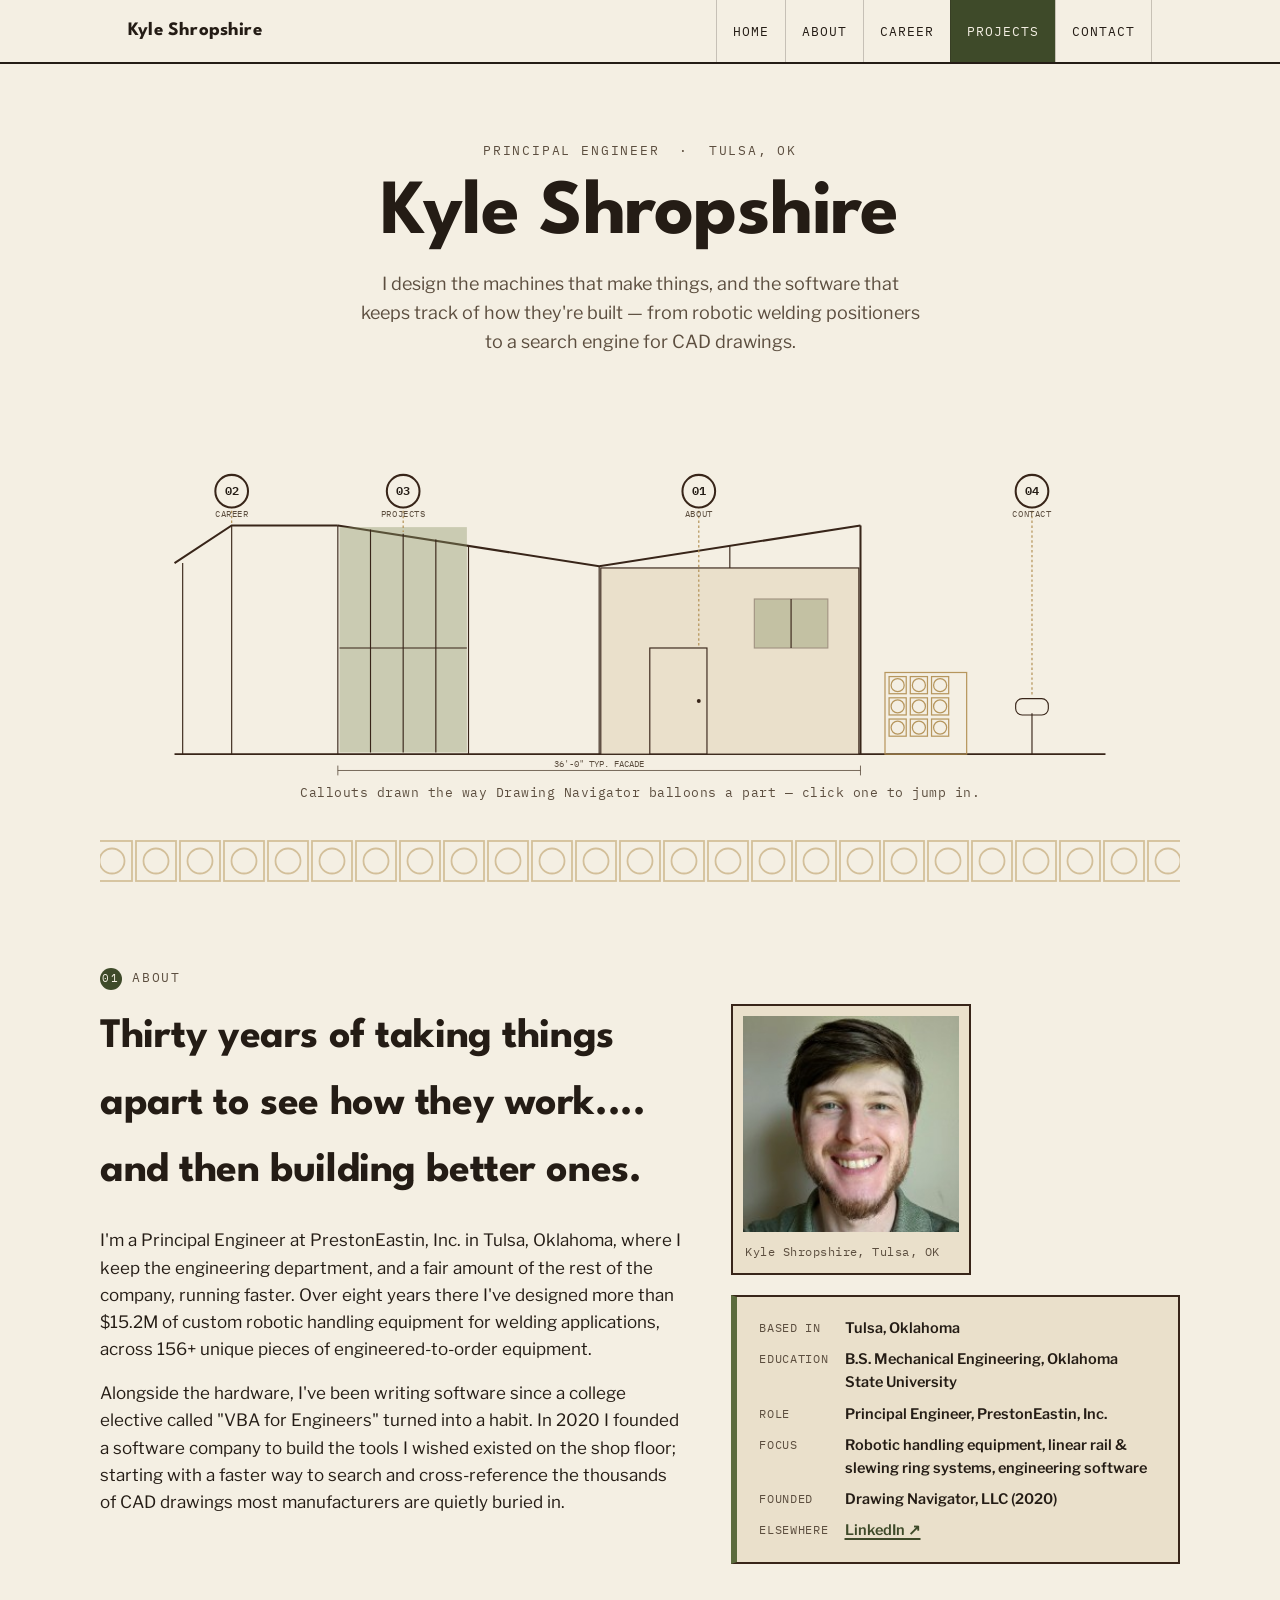
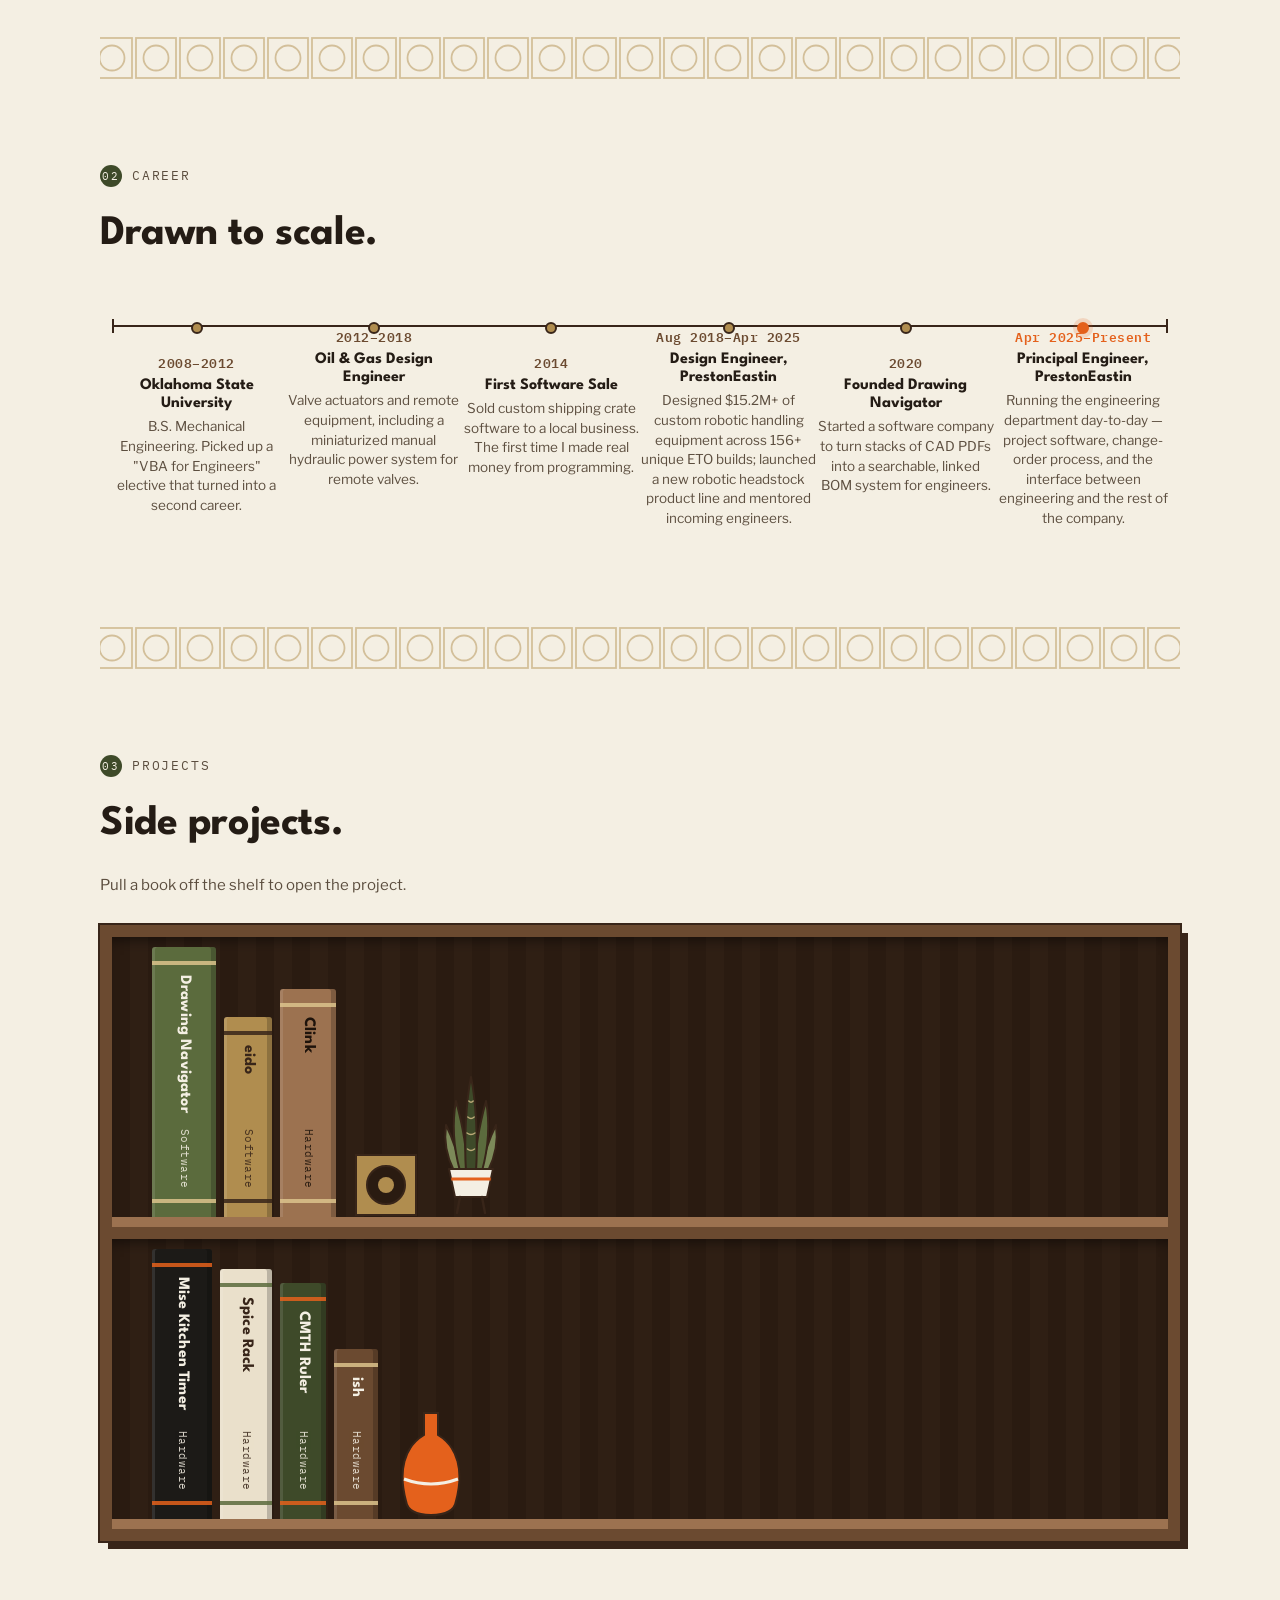
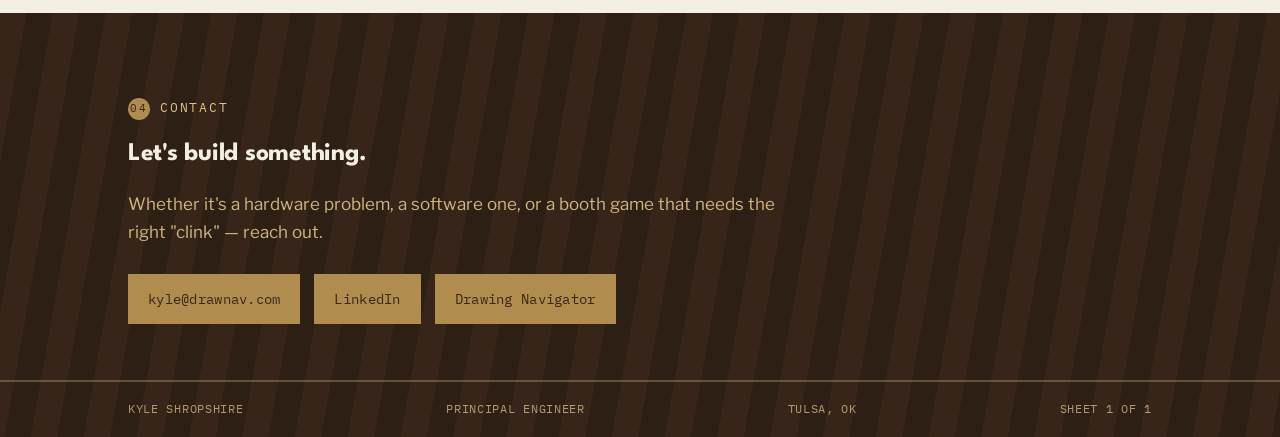
==== commit 8ede0005: "add picture and snake page" ====
--- a/index.html
+++ b/index.html
@@ -9,6 +9,24 @@
 <link rel="preconnect" href="https://fonts.gstatic.com" crossorigin>
 <link href="https://fonts.googleapis.com/css2?family=IBM+Plex+Mono:wght@400;500;600&family=League+Spartan:wght@600;700;900&family=Libre+Franklin:ital,wght@0,400;0,500;0,600;0,700;1,400&display=swap" rel="stylesheet">
 <link rel="stylesheet" href="assets/css/style.css">
+<style>
+  .headshot { margin: 0 0 20px; max-width: 240px; border: 2px solid var(--walnut-dark); background: var(--plaster-deep); padding: 10px 10px 0; }
+  .headshot img { display: block; width: 100%; height: auto; aspect-ratio: 1 / 1; object-fit: cover; }
+  .headshot figcaption { padding: 10px 2px 12px; font-family: "IBM Plex Mono", monospace; font-size: 12px; letter-spacing: 0.04em; color: var(--ink-soft); }
+
+  /* potted snake plant on the top shelf: a quiet link to the game */
+  .plant-link { flex: none; display: block; margin-left: 10px; line-height: 0; }
+  .plant-link svg { display: block; overflow: visible; }
+  /* only the tall center leaf is clickable */
+  .plant-link, .plant-link svg { pointer-events: none; }
+  .plant-hit { pointer-events: auto; }
+  .plant-link:focus-visible { outline: 3px solid var(--orange); outline-offset: 4px; }
+  .plant-leaves { transform-box: fill-box; transform-origin: 50% 100%; }
+  .plant-link:hover .plant-leaves,
+  .plant-link:focus-visible .plant-leaves { animation: plant-sway 1.4s ease-in-out infinite; }
+  @keyframes plant-sway { 0%, 100% { transform: rotate(-2deg); } 50% { transform: rotate(2.5deg); } }
+  @media (max-width: 480px) { .plant-link { margin-left: 6px; } .plant-link svg { width: 50px; height: auto; } }
+</style>
 </head>
 <body>
 
@@ -147,7 +165,12 @@
         <p>I'm a Principal Engineer at PrestonEastin, Inc. in Tulsa, Oklahoma, where I keep the engineering department, and a fair amount of the rest of the company, running faster. Over eight years there I've designed more than $15.2M of custom robotic handling equipment for welding applications, across 156+ unique pieces of engineered-to-order equipment.</p>
         <p>Alongside the hardware, I've been writing software since a college elective called "VBA for Engineers" turned into a habit. In 2020 I founded a software company to build the tools I wished existed on the shop floor; starting with a faster way to search and cross-reference the thousands of CAD drawings most manufacturers are quietly buried in.</p>
       </div>
-      <div class="fact-card">
+      <div>
+        <figure class="headshot">
+          <img src="assets/images/index/headshot.jpg" alt="Portrait of Kyle Shropshire" width="200" height="200">
+          <figcaption>Kyle Shropshire, Tulsa, OK</figcaption>
+        </figure>
+        <div class="fact-card">
         <dl>
           <dt>Based in</dt><dd>Tulsa, Oklahoma</dd>
           <dt>Education</dt><dd>B.S. Mechanical Engineering, Oklahoma State University</dd>
@@ -156,6 +179,7 @@
           <dt>Founded</dt><dd>Drawing Navigator, LLC (2020)</dd>
           <dt>Elsewhere</dt><dd><a href="https://www.linkedin.com/in/kyleshropshiredrawnav/" target="_blank" rel="noopener">LinkedIn ↗</a></dd>
         </dl>
+        </div>
       </div>
     </div>
   </section>
@@ -275,6 +299,30 @@
           <circle cx="32" cy="32" r="19" fill="#2a1b11" stroke="#382519" stroke-width="2"/>
           <circle cx="32" cy="32" r="8" fill="#B08D4F"/>
         </svg>
+
+        <!-- potted snake plant (hidden link) -->
+        <a class="plant-link" href="snake.html" aria-label="Potted plant on the shelf">
+          <svg width="70" height="146" viewBox="0 0 70 146" role="presentation" aria-hidden="true" focusable="false">
+            <g class="plant-leaves" stroke="#382519" stroke-width="2" stroke-linejoin="round">
+              <path d="M18 100 C10 84 8 68 10 54 C17 68 22 84 25 100 Z" fill="#7C8A59"/>
+              <path d="M52 100 C60 84 62 68 60 54 C53 68 48 84 45 100 Z" fill="#7C8A59"/>
+              <path d="M24 100 C18 78 16 52 20 30 C26 52 31 78 31 100 Z" fill="#5B6B3D"/>
+              <path d="M46 100 C52 78 54 52 50 30 C44 52 39 78 39 100 Z" fill="#5B6B3D"/>
+              <path class="plant-hit" d="M30 100 C28 70 30 30 35 6 C40 30 42 70 40 100 Z" fill="#3E4A29"/>
+              <g fill="none" stroke="#DCC38C" stroke-width="1.4" stroke-linecap="round" opacity="0.8">
+                <path d="M31.5 78 Q35 81 38.5 78"/>
+                <path d="M31 62 Q35 65 39 62"/>
+                <path d="M31.8 46 Q35 49 38.2 46"/>
+                <path d="M32.8 30 Q35 32.5 37.2 30"/>
+              </g>
+            </g>
+            <!-- planter: tapered pot on short legs -->
+            <path d="M13 98 H57 L51 126 H19 Z" fill="#F4EFE3" stroke="#382519" stroke-width="2" stroke-linejoin="round"/>
+            <path d="M15.2 108 H54.8" stroke="#E4611C" stroke-width="3"/>
+            <line x1="24" y1="126" x2="21" y2="142" stroke="#382519" stroke-width="2.4" stroke-linecap="round"/>
+            <line x1="46" y1="126" x2="49" y2="142" stroke="#382519" stroke-width="2.4" stroke-linecap="round"/>
+          </svg>
+        </a>
       </div>
 
       <!-- BOTTOM SHELF -->
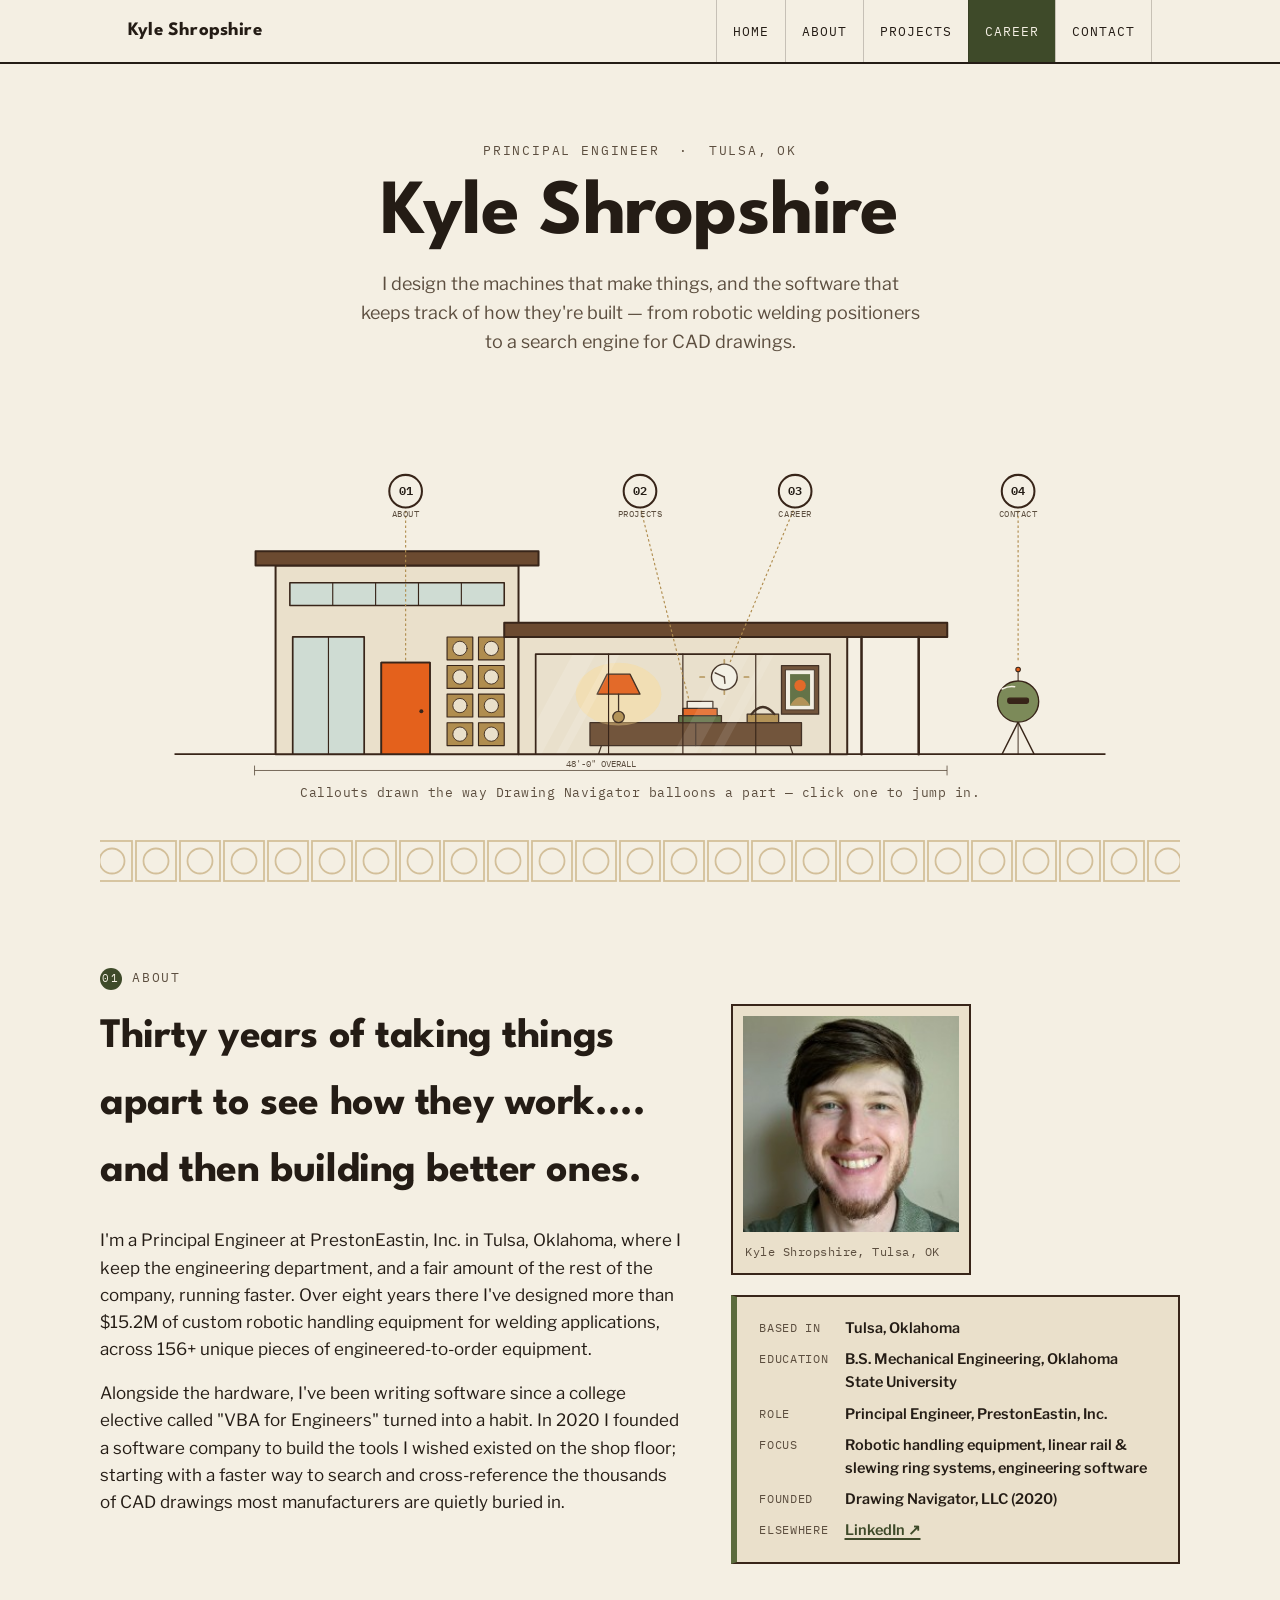
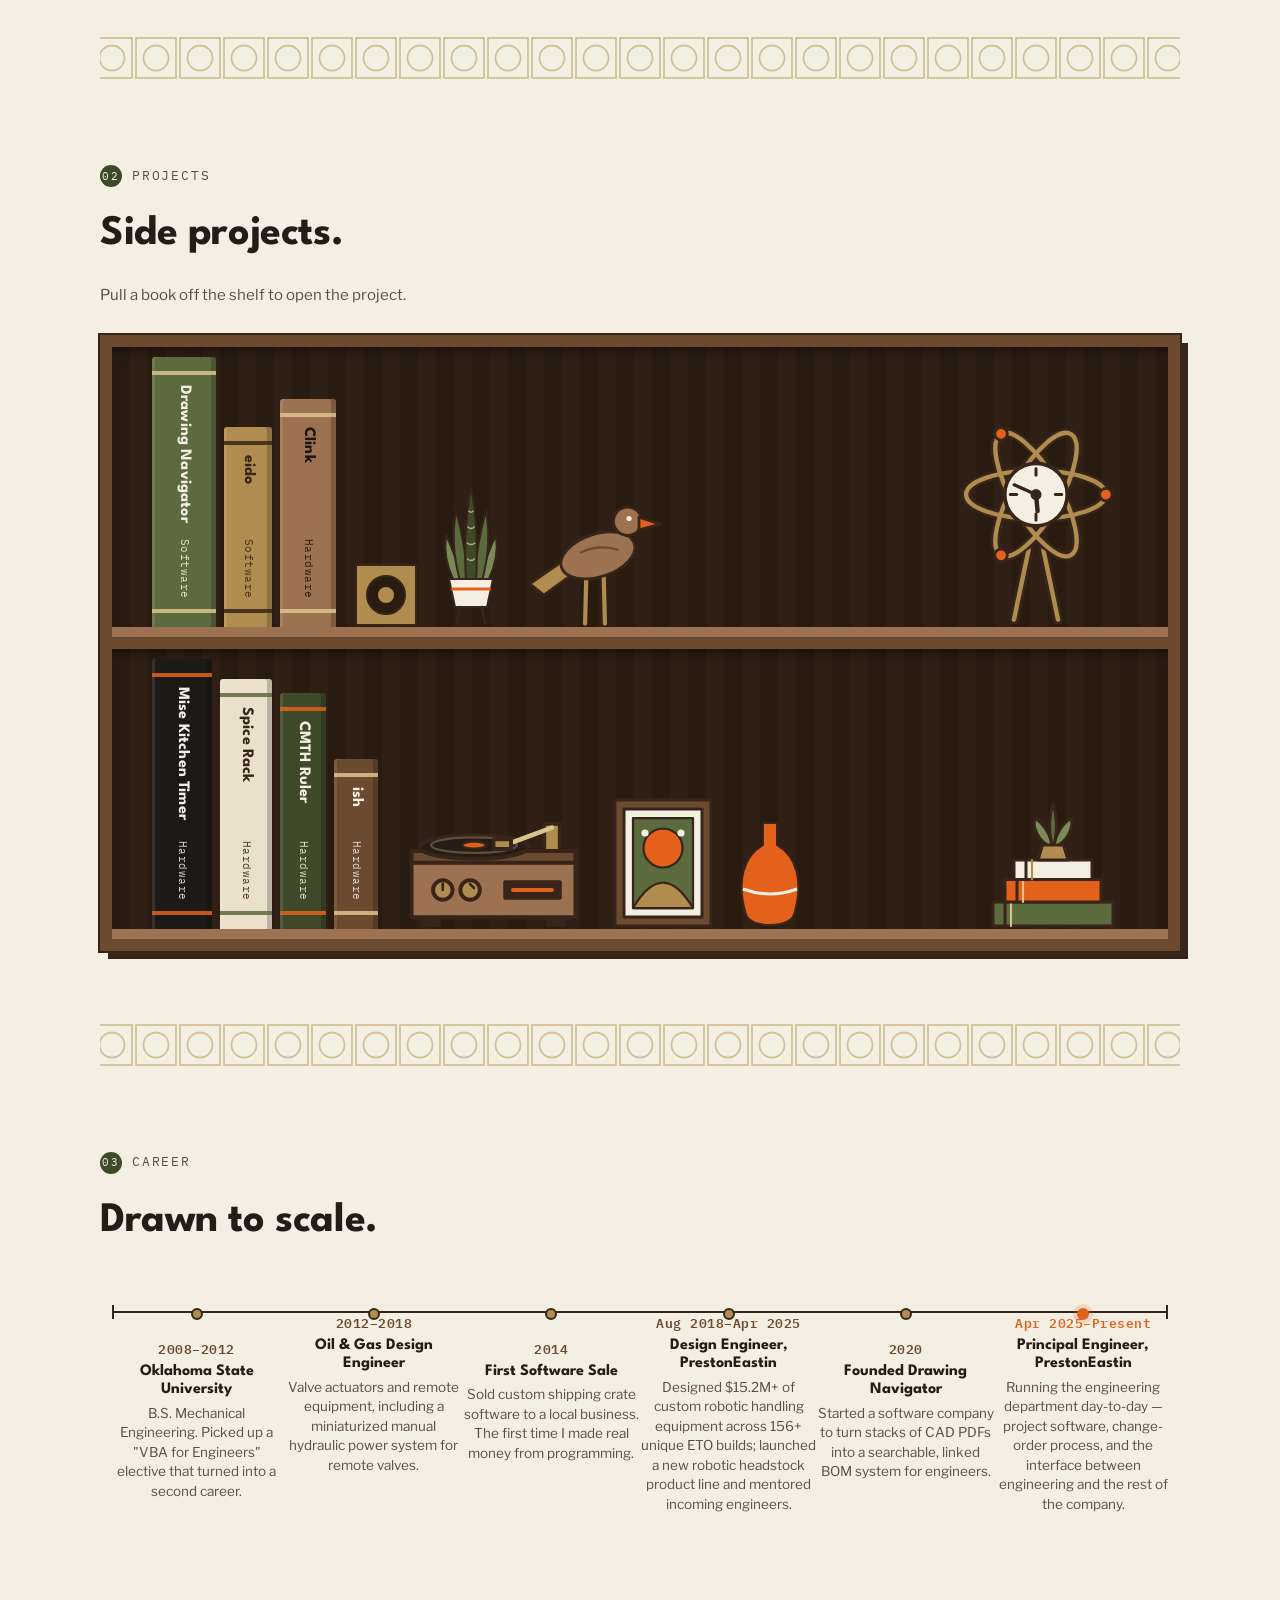
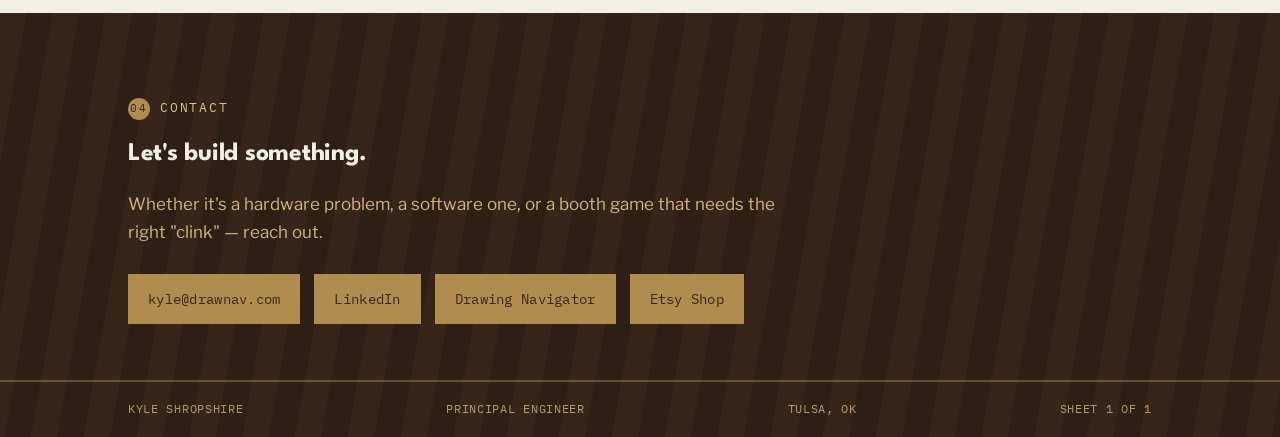
==== commit 2b1f2ea1: "update hero section and bookshelf" ====
--- a/index.html
+++ b/index.html
@@ -10,9 +10,16 @@
 <link href="https://fonts.googleapis.com/css2?family=IBM+Plex+Mono:wght@400;500;600&family=League+Spartan:wght@600;700;900&family=Libre+Franklin:ital,wght@0,400;0,500;0,600;0,700;1,400&display=swap" rel="stylesheet">
 <link rel="stylesheet" href="assets/css/style.css">
 <style>
+  .hero-toy { cursor: pointer; -webkit-tap-highlight-color: transparent; }
+  .hero-toy:focus, .hero-toy:focus-visible { outline: none; }
+  @media (prefers-reduced-motion: reduce) { #hero-door-leaf { transition: none !important; } }
   .headshot { margin: 0 0 20px; max-width: 240px; border: 2px solid var(--walnut-dark); background: var(--plaster-deep); padding: 10px 10px 0; }
   .headshot img { display: block; width: 100%; height: auto; aspect-ratio: 1 / 1; object-fit: cover; }
   .headshot figcaption { padding: 10px 2px 12px; font-family: "IBM Plex Mono", monospace; font-size: 12px; letter-spacing: 0.04em; color: var(--ink-soft); }
+
+  .shelf-clock { margin-left: auto; }
+  .shelf-stack { order: 1; margin-left: auto; }
+  @media (max-width: 1040px) { .shelf-clock, .shelf-extra { display: none; } }
 
   /* potted snake plant on the top shelf: a quiet link to the game */
   .plant-link { flex: none; display: block; margin-left: 10px; line-height: 0; }
@@ -36,8 +43,8 @@
     <nav class="tb-nav">
       <a href="#">Home</a>
       <a href="#about">About</a>
+      <a href="#projects">Projects</a>
       <a href="#career">Career</a>
-      <a href="#projects">Projects</a>
       <a href="#contact">Contact</a>
     </nav>
   </div>
@@ -55,99 +62,182 @@
     <div class="elevation-wrap">
       <svg viewBox="0 0 1200 460" xmlns="http://www.w3.org/2000/svg" role="img" aria-labelledby="elevTitle elevDesc">
         <title id="elevTitle">Line elevation of a mid-century modern house</title>
-        <desc id="elevDesc">A drawn elevation of a butterfly-roof house used as a navigation diagram. Numbered callouts link to About, Career, Projects, and Contact.</desc>
+        <desc id="elevDesc">A drawn elevation of a two-volume flat-roof house, with a mid-century living room visible through its glass, used as a navigation diagram. Numbered callouts link to About, Projects, Career, and Contact.</desc>
 
         <!-- ground -->
         <line x1="30" y1="430" x2="1170" y2="430" class="elevation-ground"/>
 
-        <!-- carport (open structure, no walls) -->
-        <polyline points="30,196 100,150 230,150" class="elevation-line"/>
-        <line x1="100" y1="150" x2="100" y2="430" class="elevation-line-thin"/>
-        <line x1="40" y1="196" x2="40" y2="430" class="elevation-line-thin"/>
-
-        <!-- main roofline: shallow butterfly, eaves high at the ends, low at center -->
-        <polyline points="230,150 550,200 870,150" class="elevation-line"/>
-
-        <!-- structural posts -->
-        <line x1="230" y1="150" x2="230" y2="430" class="elevation-line-thin"/>
-        <line x1="390" y1="175" x2="390" y2="430" class="elevation-line-thin"/>
-        <line x1="550" y1="200" x2="550" y2="430" class="elevation-line-thin"/>
-        <line x1="710" y1="175" x2="710" y2="430" class="elevation-line-thin"/>
-        <line x1="870" y1="150" x2="870" y2="430" class="elevation-line"/>
-
-        <!-- floor-to-ceiling glazing, left bay -->
-        <rect x="232" y="152" width="156" height="276" class="elevation-glass"/>
-        <g class="elevation-line-thin">
-          <line x1="270" y1="155" x2="270" y2="428"/>
-          <line x1="310" y1="160" x2="310" y2="428"/>
-          <line x1="350" y1="167" x2="350" y2="428"/>
-          <line x1="232" y1="300" x2="388" y2="300"/>
+        <!-- house: two volumes, flat roofs, still life visible through the low-wing glass.
+             Drawn in a 680x230 box and scaled up into the hero. -->
+        <g transform="translate(-38.75 59) scale(1.75)" stroke="#382519" stroke-linejoin="round" stroke-linecap="round">
+          <!-- tall entry volume -->
+          <rect x="110" y="80" width="170" height="132" fill="#EAE0CB" stroke-width="1.4"/>
+          <rect x="96" y="70" width="198" height="10" fill="#6B4A30" stroke-width="1.4"/>
+          <rect x="120" y="92" width="150" height="16" fill="#CFDCD3" stroke-width="1.1"/>
+          <g stroke-width="0.8"><line x1="150" y1="92" x2="150" y2="108"/><line x1="180" y1="92" x2="180" y2="108"/><line x1="210" y1="92" x2="210" y2="108"/><line x1="240" y1="92" x2="240" y2="108"/></g>
+          <rect x="122" y="130" width="50" height="82" fill="#CFDCD3" stroke-width="1.2"/>
+          <line x1="147" y1="130" x2="147" y2="212" stroke-width="0.8"/>
+          <g id="hero-door" class="hero-toy" role="button" tabindex="0" aria-pressed="false" aria-label="Front door (closed). Press to open it.">
+            <!-- robot-arm bench seen when the door swings open (drawn in a 68x134 box, scaled to fit) -->
+            <rect x="184" y="148" width="34" height="64" fill="#3B2A1D" stroke-width="1.2"/>
+            <clipPath id="doorClip"><rect x="185" y="149" width="32" height="62"/></clipPath>
+            <g clip-path="url(#doorClip)">
+              <g transform="translate(182.3 144.8) scale(0.55)" stroke="#382519" stroke-width="1" stroke-linejoin="round" stroke-linecap="round">
+                <ellipse cx="32" cy="40" rx="20" ry="14" fill="#FFD98A" fill-opacity="0.12" stroke="none"/>
+                <g fill="#6B4A30" stroke-width="0.8"><rect x="12" y="16" width="12" height="9"/><rect x="26" y="16" width="12" height="9"/><rect x="40" y="16" width="12" height="9"/></g>
+                <line x1="10" y1="27" x2="56" y2="27" stroke="#B08D4F" stroke-width="1.6"/>
+                <polygon points="26,6 38,6 40,12 24,12" fill="#E4611C"/>
+                <rect x="6" y="108" width="56" height="14" fill="#2A1B11" stroke="none"/>
+                <rect x="12" y="98" width="22" height="10" fill="#B08D4F"/>
+
+                <!-- robot arm: three nested joints so each link carries the next -->
+                <g id="hero-arm-a">
+                  <line x1="23" y1="98" x2="30" y2="72" stroke-width="6.2"/><line x1="23" y1="98" x2="30" y2="72" stroke="#E4611C" stroke-width="3.6"/>
+                  <circle cx="23" cy="98" r="3.4" fill="#F4EFE3" stroke-width="0.8"/>
+                  <g id="hero-arm-b">
+                    <line x1="30" y1="72" x2="46" y2="56" stroke-width="6.2"/><line x1="30" y1="72" x2="46" y2="56" stroke="#E4611C" stroke-width="3.6"/>
+                    <circle cx="30" cy="72" r="3.4" fill="#F4EFE3" stroke-width="0.8"/>
+                    <g id="hero-arm-c">
+                      <line x1="46" y1="56" x2="52" y2="66" stroke-width="6.2"/><line x1="46" y1="56" x2="52" y2="66" stroke="#B08D4F" stroke-width="3.6"/>
+                      <path d="M50 68 L52 72 M54 68 L52 72" stroke="#DCC38C" stroke-width="1.2" fill="none"/>
+                      <circle cx="46" cy="56" r="3.4" fill="#F4EFE3" stroke-width="0.8"/>
+                    </g>
+                  </g>
+                </g>
+
+                <!-- teach pendant with a live readout -->
+                <rect x="38" y="92" width="20" height="16" fill="#5C4E3F"/>
+                <rect x="41" y="95" width="14" height="7" fill="#13261C" stroke-width="0.6"/>
+                <text id="hero-arm-readout" x="42" y="98.4" font-size="3.6" fill="#7CFFB0" font-family="monospace" stroke="none">J2 +00</text>
+                <polyline id="hero-arm-trace" points="42,100.8 44,100.8 46,100.8 48,100.8 50,100.8 52,100.8 54,100.8" fill="none" stroke="#7CFFB0" stroke-width="0.7"/>
+                <circle id="hero-arm-led" cx="43" cy="105" r="1.4" fill="#7CFFB0" stroke="none"/>
+                <circle cx="48" cy="105" r="1.4" fill="#E4611C" stroke="none"/>
+              </g>
+            </g>
+            <!-- the door leaf, hinged on its left edge -->
+            <g id="hero-door-leaf" style="transform-box: fill-box; transform-origin: 0% 50%; transition: transform 0.45s ease;">
+              <rect x="184" y="148" width="34" height="64" fill="#E4611C" stroke-width="1.2"/>
+              <circle cx="212" cy="182" r="1.4" fill="#382519" stroke="none"/>
+            </g>
+            <rect x="184" y="148" width="34" height="64" fill="transparent" stroke="none"/>
+          </g>
+
+          <!-- breeze block panel -->
+          <g fill="#B08D4F" stroke-width="0.8">
+            <rect x="230" y="130" width="18" height="16"/><rect x="252" y="130" width="18" height="16"/>
+            <rect x="230" y="150" width="18" height="16"/><rect x="252" y="150" width="18" height="16"/>
+            <rect x="230" y="170" width="18" height="16"/><rect x="252" y="170" width="18" height="16"/>
+            <rect x="230" y="190" width="18" height="16"/><rect x="252" y="190" width="18" height="16"/>
+          </g>
+          <g fill="#EAE0CB" stroke-width="0.6">
+            <circle cx="239" cy="138" r="5"/><circle cx="261" cy="138" r="5"/>
+            <circle cx="239" cy="158" r="5"/><circle cx="261" cy="158" r="5"/>
+            <circle cx="239" cy="178" r="5"/><circle cx="261" cy="178" r="5"/>
+            <circle cx="239" cy="198" r="5"/><circle cx="261" cy="198" r="5"/>
+          </g>
+
+          <!-- low wing, roof cantilevered past the glass on two posts -->
+          <rect x="280" y="130" width="230" height="82" fill="#EAE0CB" stroke-width="1.4"/>
+          <rect x="270" y="120" width="310" height="10" fill="#6B4A30" stroke-width="1.4"/>
+          <rect x="292" y="142" width="206" height="70" fill="#EAE0CB" stroke="none"/>
+
+          <!-- still life seen through the glass -->
+          <g stroke-width="0.9">
+            <line x1="338" y1="206" x2="336" y2="212"/><line x1="470" y1="206" x2="472" y2="212"/>
+            <rect x="330" y="190" width="148" height="16" fill="#6B4A30"/>
+            <line x1="404" y1="190" x2="404" y2="206"/>
+            <g id="hero-lamp" class="hero-toy" role="button" tabindex="0" aria-pressed="true" aria-label="Table lamp (on). Press to switch it off.">
+              <ellipse id="hero-lamp-glow" cx="350" cy="170" rx="30" ry="22" fill="#FFD98A" fill-opacity="0.4" stroke="none" pointer-events="none"/>
+              <rect x="328" y="150" width="44" height="42" fill="transparent" stroke="none"/>
+              <polygon id="hero-lamp-shade" points="342,156 358,156 365,170 335,170" fill="#E4611C"/>
+              <line x1="350" y1="170" x2="350" y2="182"/>
+              <circle cx="350" cy="186" r="4" fill="#B08D4F"/>
+            </g>
+            <rect x="392" y="185" width="30" height="5" fill="#5B6B3D"/>
+            <rect x="395" y="180" width="24" height="5" fill="#E4611C"/>
+            <rect x="398" y="175" width="18" height="5" fill="#F4EFE3"/>
+            <rect x="440" y="184" width="22" height="6" fill="#B08D4F"/>
+            <path d="M443 184 Q451 174 459 184" fill="none" stroke-width="1.6"/>
+            <rect x="464" y="150" width="26" height="34" fill="#6B4A30"/>
+            <rect x="467" y="153" width="20" height="28" fill="#F4EFE3" stroke-width="0.6"/>
+            <rect x="470" y="156" width="14" height="22" fill="#5B6B3D" stroke="none"/>
+            <circle cx="477" cy="164" r="4" fill="#E4611C" stroke="none"/>
+            <path d="M470 178 Q477 166 484 178 Z" fill="#B08D4F" stroke="none"/>
+          </g>
+          <g stroke="#B08D4F" stroke-width="1.2"><line x1="424" y1="146" x2="424" y2="149"/><line x1="424" y1="167" x2="424" y2="170"/><line x1="410" y1="158" x2="407" y2="158"/><line x1="438" y1="158" x2="441" y2="158"/></g>
+          <circle cx="424" cy="158" r="9" fill="#F4EFE3" stroke-width="1"/>
+          <g stroke-width="1"><line id="hero-clock-hour" x1="424" y1="158" x2="424" y2="153.5"/><line id="hero-clock-min" x1="424" y1="158" x2="424" y2="151"/></g>
+
+          <!-- faint glass tint and reflection streaks in front of the objects -->
+          <clipPath id="winClip"><rect x="292" y="142" width="206" height="70"/></clipPath>
+          <g clip-path="url(#winClip)" stroke="none" pointer-events="none">
+            <rect x="292" y="142" width="206" height="70" fill="#CFDCD3" fill-opacity="0.07"/>
+            <polygon points="318,142 334,142 296,212 280,212" fill="#FFFFFF" fill-opacity="0.13"/>
+            <polygon points="344,142 351,142 313,212 306,212" fill="#FFFFFF" fill-opacity="0.13"/>
+            <polygon points="426,142 442,142 404,212 388,212" fill="#FFFFFF" fill-opacity="0.1"/>
+            <polygon points="452,142 459,142 421,212 414,212" fill="#FFFFFF" fill-opacity="0.1"/>
+          </g>
+
+          <!-- glazing frame over the still life -->
+          <rect x="292" y="142" width="206" height="70" fill="none" stroke-width="1.2"/>
+          <g stroke-width="0.8"><line x1="343" y1="142" x2="343" y2="212"/><line x1="395" y1="142" x2="395" y2="212"/><line x1="446" y1="142" x2="446" y2="212"/></g>
+          <g stroke-width="1.8"><line x1="520" y1="130" x2="520" y2="212"/><line x1="560" y1="130" x2="560" y2="212"/></g>
         </g>
 
-        <!-- solid wall panel, right bay, with door + small window -->
-        <rect x="552" y="202" width="316" height="228" class="elevation-fill-paper" stroke="#382519" stroke-width="1.4"/>
-        <rect x="612" y="300" width="70" height="130" class="elevation-line-thin"/>
-        <circle cx="672" cy="365" r="2.4" fill="#382519"/>
-        <rect x="740" y="240" width="90" height="60" class="elevation-glass" stroke="#382519" stroke-width="1.4"/>
-        <line x1="785" y1="240" x2="785" y2="300" class="elevation-line-thin"/>
-
-        <!-- breeze block screen wall -->
-        <g stroke="#B08D4F" stroke-width="1.5" fill="none" opacity="0.9">
-          <rect x="900" y="330" width="100" height="100"/>
-          <rect x="905" y="335" width="21" height="21"/><circle cx="915.5" cy="345.5" r="8"/>
-          <rect x="931" y="335" width="21" height="21"/><circle cx="941.5" cy="345.5" r="8"/>
-          <rect x="957" y="335" width="21" height="21"/><circle cx="967.5" cy="345.5" r="8"/>
-          <rect x="905" y="361" width="21" height="21"/><circle cx="915.5" cy="371.5" r="8"/>
-          <rect x="931" y="361" width="21" height="21"/><circle cx="941.5" cy="371.5" r="8"/>
-          <rect x="957" y="361" width="21" height="21"/><circle cx="967.5" cy="371.5" r="8"/>
-          <rect x="905" y="387" width="21" height="21"/><circle cx="915.5" cy="397.5" r="8"/>
-          <rect x="931" y="387" width="21" height="21"/><circle cx="941.5" cy="397.5" r="8"/>
-          <rect x="957" y="387" width="21" height="21"/><circle cx="967.5" cy="397.5" r="8"/>
+        <!-- mailbox -->
+        <g id="hero-mailbox" class="hero-toy" role="button" tabindex="0" aria-label="Mailbox. Press to put a letter in." transform="translate(1007 304) scale(0.7)" stroke="#382519" stroke-width="2.4" stroke-linejoin="round" stroke-linecap="round">
+          <rect x="30" y="20" width="100" height="160" fill="transparent" stroke="none"/>
+          <line x1="80" y1="124" x2="52" y2="180"/><line x1="80" y1="124" x2="108" y2="180"/><line x1="80" y1="124" x2="80" y2="180" stroke-width="1.6"/>
+          <line x1="80" y1="52" x2="80" y2="36" stroke-width="1.8"/>
+          <circle cx="80" cy="32" r="4" fill="#E4611C" stroke-width="1.8"/>
+          <circle cx="80" cy="88" r="36" fill="#7C8A59"/>
+          <rect x="62" y="82" width="36" height="9" rx="3" fill="#382519"/>
+          <path d="M52 66 Q64 60 74 62" fill="none" stroke="#F4EFE3" stroke-width="2.6"/>
+          <g id="hero-letter" opacity="0" pointer-events="none" style="transform-box: fill-box; transform-origin: center;">
+            <rect x="64" y="77" width="32" height="20" fill="#F4EFE3" stroke-width="2"/>
+            <path d="M64 77 L80 90 L96 77" fill="none" stroke-width="1.6"/>
+          </g>
         </g>
-
-        <!-- mailbox -->
-        <line x1="1080" y1="380" x2="1080" y2="430" class="elevation-line-thin"/>
-        <rect x="1060" y="362" width="40" height="20" rx="8" class="elevation-line-thin" fill="none"/>
 
         <!-- dimension string under the building -->
         <g class="elevation-dim">
-          <line x1="230" y1="450" x2="870" y2="450"/>
-          <line x1="230" y1="444" x2="230" y2="456"/>
-          <line x1="870" y1="444" x2="870" y2="456"/>
+          <line x1="128" y1="450" x2="976" y2="450"/>
+          <line x1="128" y1="444" x2="128" y2="456"/>
+          <line x1="976" y1="444" x2="976" y2="456"/>
         </g>
-        <text x="550" y="446" class="elevation-dim-text">36'-0" TYP. FACADE</text>
+        <text x="552" y="446" class="elevation-dim-text">48'-0" OVERALL</text>
 
         <!-- ============ callouts ============ -->
         <!-- 01 About -> door -->
-        <line x1="672" y1="126" x2="672" y2="298" class="leader"/>
+        <line x1="313" y1="126" x2="313" y2="316" class="leader"/>
         <a href="#about" class="balloon-link" aria-label="Jump to About">
-          <circle cx="672" cy="108" r="20" class="balloon-circle"/>
-          <text x="672" y="109" class="balloon-num">01</text>
-          <text x="672" y="140" class="balloon-label" text-anchor="middle">About</text>
+          <circle cx="313" cy="108" r="20" class="balloon-circle"/>
+          <text x="313" y="109" class="balloon-num">01</text>
+          <text x="313" y="140" class="balloon-label" text-anchor="middle">About</text>
         </a>
 
-        <!-- 02 Career -> carport -->
-        <line x1="100" y1="126" x2="100" y2="148" class="leader"/>
+        <!-- 02 Projects -> book stack -->
+        <line x1="600" y1="126" x2="660" y2="364" class="leader"/>
+        <a href="#projects" class="balloon-link" aria-label="Jump to Projects">
+          <circle cx="600" cy="108" r="20" class="balloon-circle"/>
+          <text x="600" y="109" class="balloon-num">02</text>
+          <text x="600" y="140" class="balloon-label" text-anchor="middle">Projects</text>
+        </a>
+
+        <!-- 03 Career -> clock -->
+        <line x1="790" y1="126" x2="710" y2="318" class="leader"/>
         <a href="#career" class="balloon-link" aria-label="Jump to Career">
-          <circle cx="100" cy="108" r="20" class="balloon-circle"/>
-          <text x="100" y="109" class="balloon-num">02</text>
-          <text x="100" y="140" class="balloon-label" text-anchor="middle">Career</text>
+          <circle cx="790" cy="108" r="20" class="balloon-circle"/>
+          <text x="790" y="109" class="balloon-num">03</text>
+          <text x="790" y="140" class="balloon-label" text-anchor="middle">Career</text>
         </a>
 
-        <!-- 03 Projects -> glazing -->
-        <line x1="310" y1="126" x2="310" y2="158" class="leader"/>
-        <a href="#projects" class="balloon-link" aria-label="Jump to Projects">
-          <circle cx="310" cy="108" r="20" class="balloon-circle"/>
-          <text x="310" y="109" class="balloon-num">03</text>
-          <text x="310" y="140" class="balloon-label" text-anchor="middle">Projects</text>
-        </a>
-
         <!-- 04 Contact -> mailbox -->
-        <line x1="1080" y1="126" x2="1080" y2="360" class="leader"/>
+        <line x1="1063" y1="126" x2="1063" y2="318" class="leader"/>
         <a href="#contact" class="balloon-link" aria-label="Jump to Contact">
-          <circle cx="1080" cy="108" r="20" class="balloon-circle"/>
-          <text x="1080" y="109" class="balloon-num">04</text>
-          <text x="1080" y="140" class="balloon-label" text-anchor="middle">Contact</text>
+          <circle cx="1063" cy="108" r="20" class="balloon-circle"/>
+          <text x="1063" y="109" class="balloon-num">04</text>
+          <text x="1063" y="140" class="balloon-label" text-anchor="middle">Contact</text>
         </a>
       </svg>
       <p class="hero-caption">Callouts drawn the way Drawing Navigator balloons a part &mdash; click one to jump in.</p>
@@ -186,70 +276,9 @@
 
   <div class="breeze-divider" role="presentation"></div>
 
-  <!-- ============================= CAREER ============================= -->
-  <section id="career" class="panel wrap">
-    <p class="eyebrow"><span class="num">02</span> Career</p>
-    <h2>Drawn to scale.</h2>
-    <div class="scale-rule">
-      <div class="scale-line"></div>
-      <div class="milestones">
-        <div class="milestone">
-          <span class="milestone-dot"></span>
-          <div class="milestone-card">
-            <div class="milestone-year">2008–2012</div>
-            <div class="milestone-role">Oklahoma State University</div>
-            <div class="milestone-desc">B.S. Mechanical Engineering. Picked up a "VBA for Engineers" elective that turned into a second career.</div>
-          </div>
-        </div>
-        <div class="milestone">
-          <span class="milestone-dot"></span>
-          <div class="milestone-card">
-            <div class="milestone-year">2012–2018</div>
-            <div class="milestone-role">Oil &amp; Gas Design Engineer</div>
-            <div class="milestone-desc">Valve actuators and remote equipment, including a miniaturized manual hydraulic power system for remote valves.</div>
-          </div>
-        </div>
-        <div class="milestone">
-          <span class="milestone-dot"></span>
-          <div class="milestone-card">
-            <div class="milestone-year">2014</div>
-            <div class="milestone-role">First Software Sale</div>
-            <div class="milestone-desc">Sold custom shipping crate software to a local business. The first time I made real money from programming.</div>
-          </div>
-        </div>
-        <div class="milestone">
-          <span class="milestone-dot"></span>
-          <div class="milestone-card">
-            <div class="milestone-year">Aug 2018–Apr 2025</div>
-            <div class="milestone-role">Design Engineer, PrestonEastin</div>
-            <div class="milestone-desc">Designed $15.2M+ of custom robotic handling equipment across 156+ unique ETO builds; launched a new robotic headstock product line and mentored incoming engineers.</div>
-          </div>
-        </div>
-        <div class="milestone">
-          <span class="milestone-dot"></span>
-          <div class="milestone-card">
-            <div class="milestone-year">2020</div>
-            <div class="milestone-role">Founded Drawing Navigator</div>
-            <div class="milestone-desc">Started a software company to turn stacks of CAD PDFs into a searchable, linked BOM system for engineers.</div>
-          </div>
-        </div>
-        <div class="milestone milestone-current">
-          <span class="milestone-dot milestone-dot-current"></span>
-          <div class="milestone-card">
-            <div class="milestone-year">Apr 2025–Present</div>
-            <div class="milestone-role">Principal Engineer, PrestonEastin</div>
-            <div class="milestone-desc">Running the engineering department day-to-day &mdash; project software, change-order process, and the interface between engineering and the rest of the company.</div>
-          </div>
-        </div>
-      </div>
-    </div>
-  </section>
-
-  <div class="breeze-divider" role="presentation"></div>
-
   <!-- ============================= PROJECTS ============================= -->
   <section id="projects" class="panel wrap">
-    <p class="eyebrow"><span class="num">03</span> Projects</p>
+    <p class="eyebrow"><span class="num">02</span> Projects</p>
     <h2>Side projects.</h2>
     <p class="shelf-hint">Pull a book off the shelf to open the project.</p>
 
@@ -323,6 +352,49 @@
             <line x1="46" y1="126" x2="49" y2="142" stroke="#382519" stroke-width="2.4" stroke-linecap="round"/>
           </svg>
         </a>
+
+        <!-- walnut bird -->
+        <svg class="shelf-object shelf-extra" width="142" height="129" viewBox="0 20 100 90" role="presentation" aria-hidden="true" focusable="false" style="overflow:visible">
+          <g stroke="#382519" stroke-width="2" stroke-linejoin="round" stroke-linecap="round">
+            <line x1="44" y1="70" x2="43" y2="108" stroke="#B08D4F" stroke-width="3"/>
+            <line x1="56" y1="70" x2="57" y2="108" stroke="#B08D4F" stroke-width="3"/>
+            <path d="M30 62 L4 80 L14 88 L36 72 Z" fill="#B08D4F"/>
+            <ellipse cx="52" cy="60" rx="27" ry="15" transform="rotate(-18 52 60)" fill="#9C7250"/>
+            <path d="M40 58 Q52 52 66 56" fill="none" stroke="#6B4A30" stroke-width="1.6"/>
+            <circle cx="73" cy="36" r="10" fill="#9C7250"/>
+            <path d="M81 33 L96 38 L81 42 Z" fill="#E4611C"/>
+            <circle cx="74" cy="34" r="1.8" fill="#F4EFE3" stroke="none"/>
+          </g>
+        </svg>
+
+        <!-- atomic clock: shows the visitor's local time, updated each minute -->
+        <svg class="shelf-object shelf-clock" id="shelf-clock" width="184" height="206" viewBox="0 0 100 112" style="overflow:visible" role="presentation" aria-hidden="true" focusable="false">
+          <g stroke="#382519" stroke-width="2" stroke-linejoin="round" stroke-linecap="round">
+            <g stroke-width="5.4"><line x1="46" y1="70" x2="38" y2="108"/><line x1="54" y1="70" x2="62" y2="108"/></g>
+            <g stroke="#B08D4F" stroke-width="2.4"><line x1="46" y1="70" x2="38" y2="108"/><line x1="54" y1="70" x2="62" y2="108"/></g>
+            <g fill="none" stroke-width="5">
+              <ellipse cx="50" cy="40" rx="38" ry="13"/>
+              <ellipse cx="50" cy="40" rx="38" ry="13" transform="rotate(60 50 40)"/>
+              <ellipse cx="50" cy="40" rx="38" ry="13" transform="rotate(120 50 40)"/>
+            </g>
+            <g fill="none" stroke="#B08D4F" stroke-width="2.4">
+              <ellipse cx="50" cy="40" rx="38" ry="13"/>
+              <ellipse cx="50" cy="40" rx="38" ry="13" transform="rotate(60 50 40)"/>
+              <ellipse cx="50" cy="40" rx="38" ry="13" transform="rotate(120 50 40)"/>
+            </g>
+            <g fill="#E4611C" stroke-width="1.5">
+              <circle cx="88" cy="40" r="3.4"/><circle cx="31" cy="73" r="3.4"/><circle cx="31" cy="7" r="3.4"/>
+            </g>
+            <circle cx="50" cy="40" r="17" fill="#F4EFE3"/>
+            <g stroke-width="1.6">
+              <line x1="50" y1="26" x2="50" y2="29.5"/><line x1="50" y1="54" x2="50" y2="50.5"/>
+              <line x1="36" y1="40" x2="39.5" y2="40"/><line x1="64" y1="40" x2="60.5" y2="40"/>
+            </g>
+            <line id="clock-hour" x1="50" y1="40" x2="50" y2="31" stroke-width="2.4"/>
+            <line id="clock-min" x1="50" y1="40" x2="50" y2="27" stroke-width="1.8"/>
+            <circle cx="50" cy="40" r="2" fill="#382519"/>
+          </g>
+        </svg>
       </div>
 
       <!-- BOTTOM SHELF -->
@@ -375,6 +447,53 @@
           </div>
         </div>
 
+        <!-- stack of books with a small plant -->
+        <svg class="shelf-object shelf-extra shelf-stack" width="150" height="135" viewBox="0 20 100 90" role="presentation" aria-hidden="true" focusable="false" style="overflow:visible">
+          <g stroke="#382519" stroke-width="2" stroke-linejoin="round" stroke-linecap="round">
+            <rect x="10" y="92" width="80" height="16" fill="#5B6B3D"/>
+            <line x1="18" y1="92" x2="18" y2="108"/><line x1="22" y1="92" x2="22" y2="108" stroke="#DCC38C" stroke-width="1.4"/>
+            <rect x="18" y="77" width="64" height="15" fill="#E4611C"/>
+            <line x1="26" y1="77" x2="26" y2="92"/><line x1="30" y1="77" x2="30" y2="92" stroke="#DCC38C" stroke-width="1.4"/>
+            <rect x="24" y="64" width="52" height="13" fill="#F4EFE3"/>
+            <line x1="32" y1="64" x2="32" y2="77"/><line x1="36" y1="64" x2="36" y2="77" stroke="#B08D4F" stroke-width="1.4"/>
+            <path d="M50 56 C40 52 36 42 38 36 C44 40 48 46 50 56 Z" fill="#7C8A59"/>
+            <path d="M50 56 C60 52 64 42 62 36 C56 40 52 46 50 56 Z" fill="#7C8A59"/>
+            <path d="M50 56 C46 44 48 32 50 26 C52 32 54 44 50 56 Z" fill="#5B6B3D"/>
+            <path d="M40 64 L43 54 H57 L60 64 Z" fill="#B08D4F"/>
+          </g>
+        </svg>
+
+        <!-- record player -->
+        <svg class="shelf-object shelf-extra" width="195" height="117" viewBox="0 50 100 60" role="presentation" aria-hidden="true" focusable="false" style="overflow:visible">
+          <g stroke="#382519" stroke-width="2" stroke-linejoin="round" stroke-linecap="round">
+            <rect x="14" y="104" width="8" height="4" fill="#382519"/><rect x="78" y="104" width="8" height="4" fill="#382519"/>
+            <rect x="8" y="70" width="84" height="34" fill="#9C7250"/>
+            <rect x="8" y="70" width="84" height="6" fill="#6B4A30"/>
+            <ellipse cx="40" cy="68" rx="28" ry="6" fill="#241C15"/>
+            <ellipse cx="40" cy="67" rx="22" ry="4" fill="none" stroke="#5C4E3F" stroke-width="1.2"/>
+            <ellipse cx="40" cy="67" rx="6" ry="1.8" fill="#E4611C" stroke-width="1.2"/>
+            <rect x="76" y="56" width="8" height="14" fill="#B08D4F"/>
+            <line x1="80" y1="58" x2="56" y2="67" stroke="#DCC38C" stroke-width="2.4"/>
+            <rect x="50" y="64" width="9" height="5" fill="#B08D4F"/>
+            <circle cx="24" cy="90" r="5" fill="#B08D4F"/><circle cx="38" cy="90" r="5" fill="#B08D4F"/>
+            <line x1="24" y1="87" x2="24" y2="90" stroke-width="1.4"/><line x1="38" y1="87" x2="40" y2="89" stroke-width="1.4"/>
+            <rect x="56" y="86" width="28" height="8" fill="#382519"/>
+            <line x1="60" y1="90" x2="80" y2="90" stroke="#E4611C" stroke-width="2"/>
+          </g>
+        </svg>
+
+        <!-- framed print -->
+        <svg class="shelf-object shelf-extra" width="108" height="135" viewBox="14 20 72 90" role="presentation" aria-hidden="true" focusable="false" style="overflow:visible">
+          <g stroke="#382519" stroke-width="2" stroke-linejoin="round" stroke-linecap="round">
+            <rect x="18" y="24" width="64" height="84" fill="#6B4A30"/>
+            <rect x="24" y="30" width="52" height="72" fill="#F4EFE3"/>
+            <rect x="30" y="36" width="40" height="60" fill="#5B6B3D" stroke-width="1.5"/>
+            <path d="M30 96 Q50 62 70 96 Z" fill="#B08D4F" stroke-width="1.5"/>
+            <circle cx="50" cy="56" r="13" fill="#E4611C" stroke-width="1.5"/>
+            <circle cx="38" cy="46" r="2.4" fill="#F4EFE3" stroke="none"/><circle cx="62" cy="46" r="2.4" fill="#F4EFE3" stroke="none"/>
+          </g>
+        </svg>
+
         <!-- pottery vase -->
         <svg class="shelf-object" width="70" height="110" viewBox="0 0 70 110" role="presentation" aria-hidden="true">
           <path d="M28 4 H42 V26 C62 38 68 62 60 92 Q58 106 35 106 Q12 106 10 92 C2 62 8 38 28 26 Z"
@@ -383,6 +502,67 @@
         </svg>
       </div>
 
+    </div>
+  </section>
+
+  <div class="breeze-divider" role="presentation"></div>
+
+  <!-- ============================= CAREER ============================= -->
+  <section id="career" class="panel wrap">
+    <p class="eyebrow"><span class="num">03</span> Career</p>
+    <h2>Drawn to scale.</h2>
+    <div class="scale-rule">
+      <div class="scale-line"></div>
+      <div class="milestones">
+        <div class="milestone">
+          <span class="milestone-dot"></span>
+          <div class="milestone-card">
+            <div class="milestone-year">2008–2012</div>
+            <div class="milestone-role">Oklahoma State University</div>
+            <div class="milestone-desc">B.S. Mechanical Engineering. Picked up a "VBA for Engineers" elective that turned into a second career.</div>
+          </div>
+        </div>
+        <div class="milestone">
+          <span class="milestone-dot"></span>
+          <div class="milestone-card">
+            <div class="milestone-year">2012–2018</div>
+            <div class="milestone-role">Oil &amp; Gas Design Engineer</div>
+            <div class="milestone-desc">Valve actuators and remote equipment, including a miniaturized manual hydraulic power system for remote valves.</div>
+          </div>
+        </div>
+        <div class="milestone">
+          <span class="milestone-dot"></span>
+          <div class="milestone-card">
+            <div class="milestone-year">2014</div>
+            <div class="milestone-role">First Software Sale</div>
+            <div class="milestone-desc">Sold custom shipping crate software to a local business. The first time I made real money from programming.</div>
+          </div>
+        </div>
+        <div class="milestone">
+          <span class="milestone-dot"></span>
+          <div class="milestone-card">
+            <div class="milestone-year">Aug 2018–Apr 2025</div>
+            <div class="milestone-role">Design Engineer, PrestonEastin</div>
+            <div class="milestone-desc">Designed $15.2M+ of custom robotic handling equipment across 156+ unique ETO builds; launched a new robotic headstock product line and mentored incoming engineers.</div>
+          </div>
+        </div>
+        <div class="milestone">
+          <span class="milestone-dot"></span>
+          <div class="milestone-card">
+            <div class="milestone-year">2020</div>
+            <div class="milestone-role">Founded Drawing Navigator</div>
+            <div class="milestone-desc">Started a software company to turn stacks of CAD PDFs into a searchable, linked BOM system for engineers.</div>
+          </div>
+        </div>
+        <div class="milestone milestone-current">
+          <span class="milestone-dot milestone-dot-current"></span>
+          <div class="milestone-card">
+            <div class="milestone-year">Apr 2025–Present</div>
+            <div class="milestone-role">Principal Engineer, PrestonEastin</div>
+            <div class="milestone-desc">Running the engineering department day-to-day &mdash; project software, change-order process, and the interface between engineering and the rest of the company.</div>
+          </div>
+        </div>
+      </div>
     </div>
   </section>
 
@@ -396,6 +576,7 @@
         <a href="mailto:kyle@drawnav.com">kyle@drawnav.com</a>
         <a href="https://www.linkedin.com/in/kyleshropshiredrawnav/" target="_blank" rel="noopener">LinkedIn</a>
         <a href="https://www.drawnav.com" target="_blank" rel="noopener">Drawing Navigator</a>
+        <a href="https://www.etsy.com/shop/EngineeringJudgement" target="_blank" rel="noopener">Etsy Shop</a>
       </div>
     </div>
     <div class="footer-titleblock">
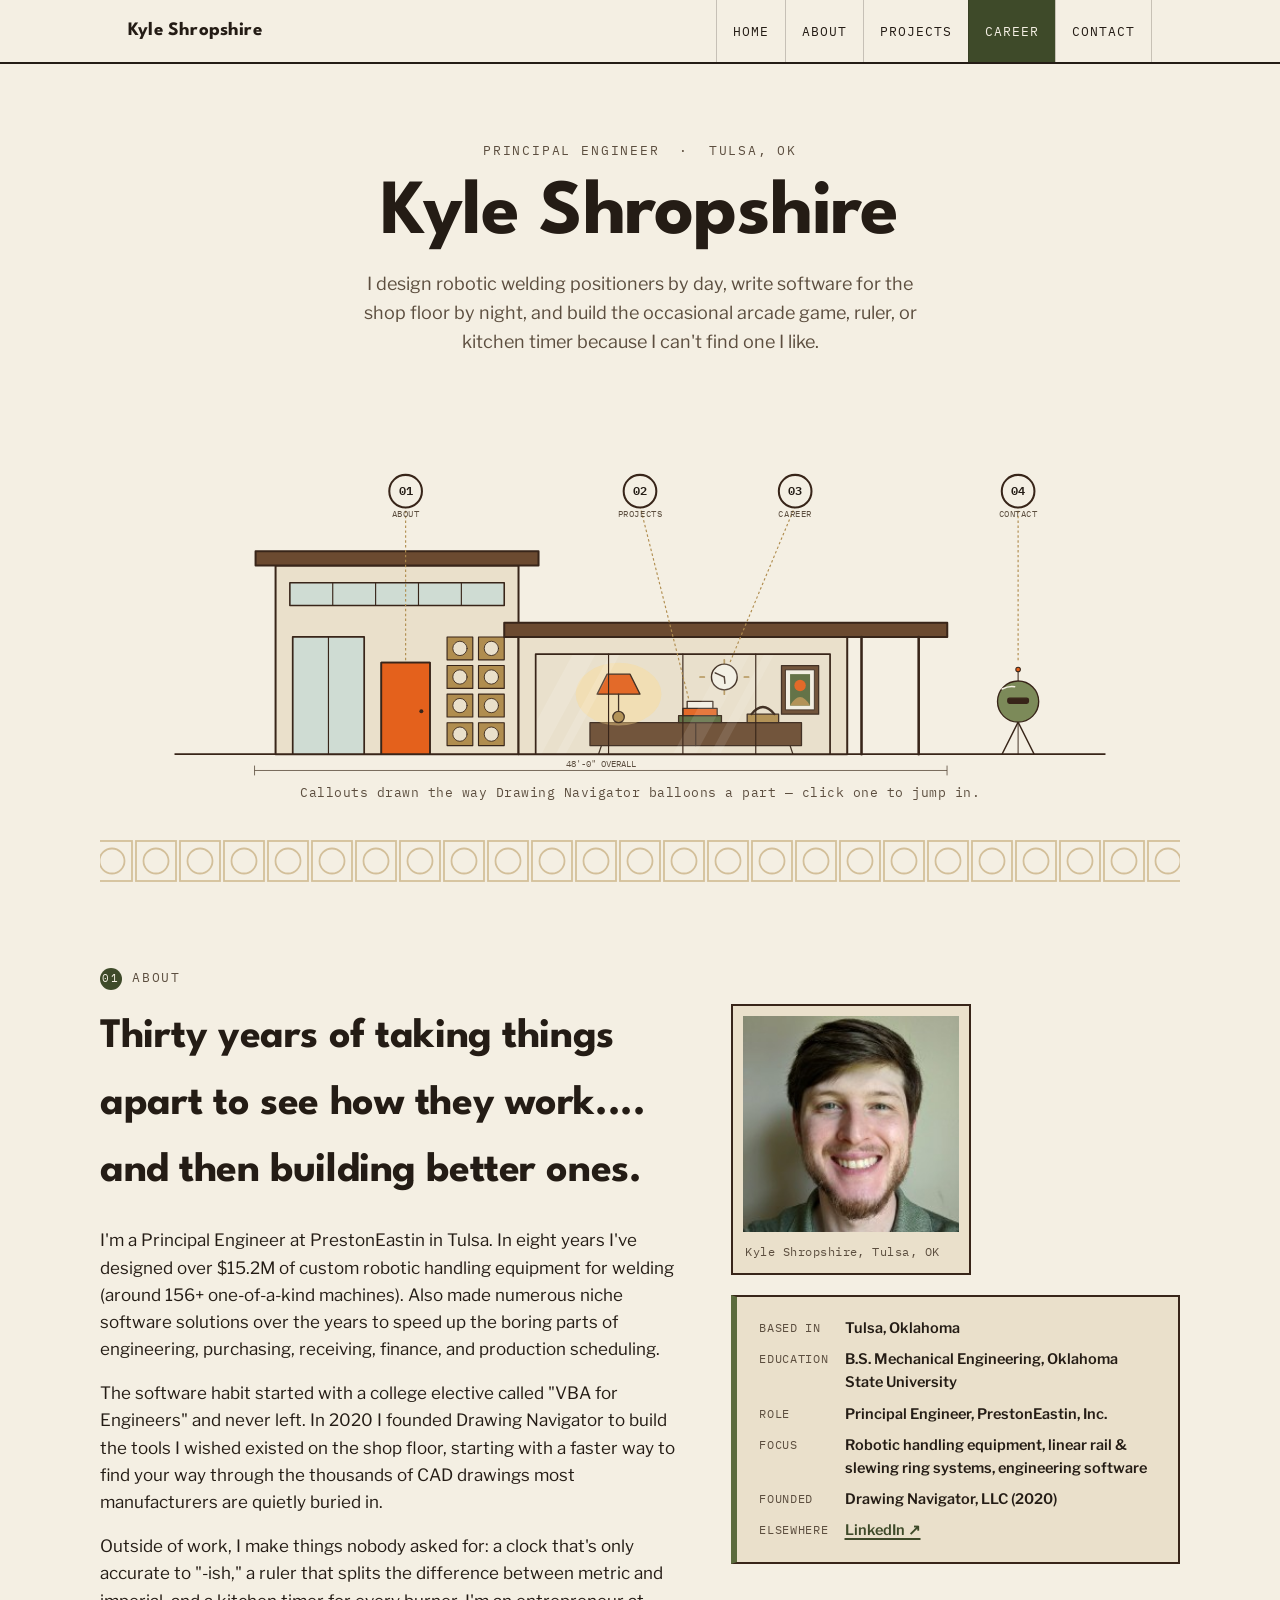
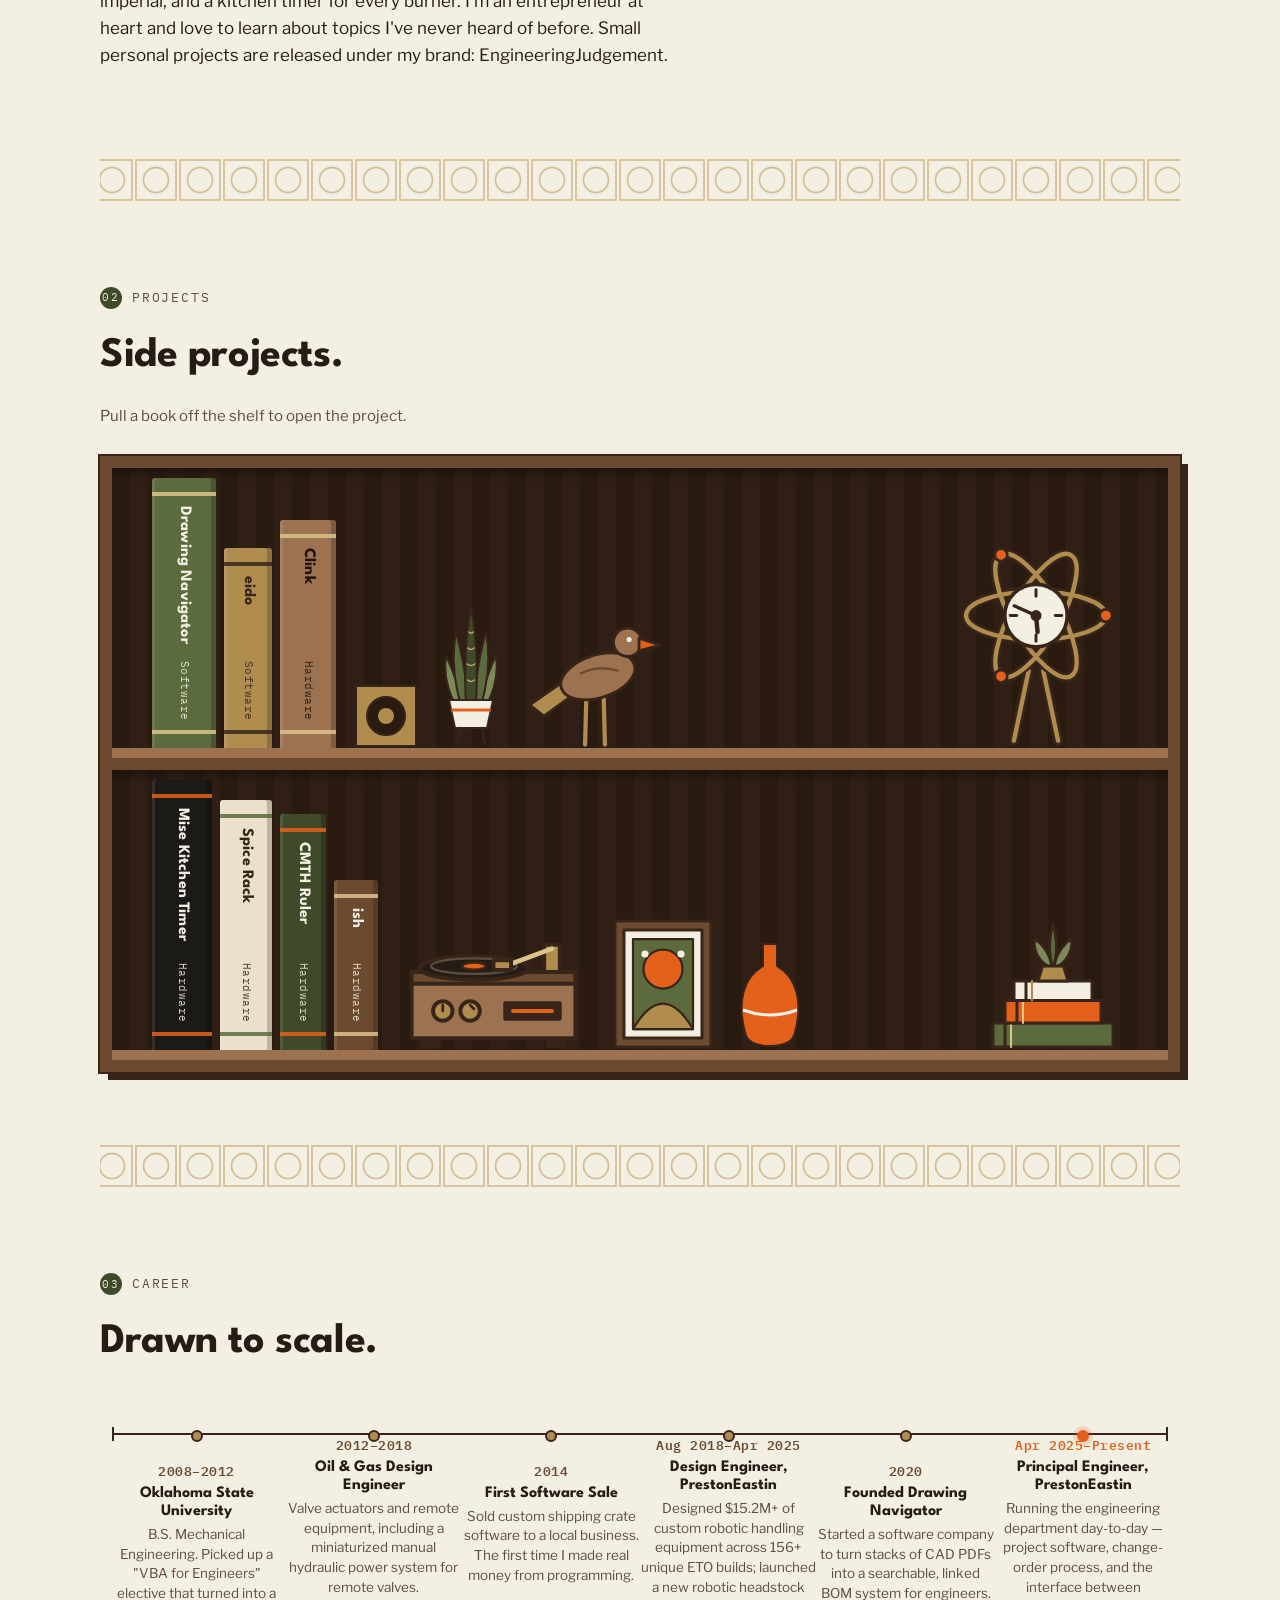
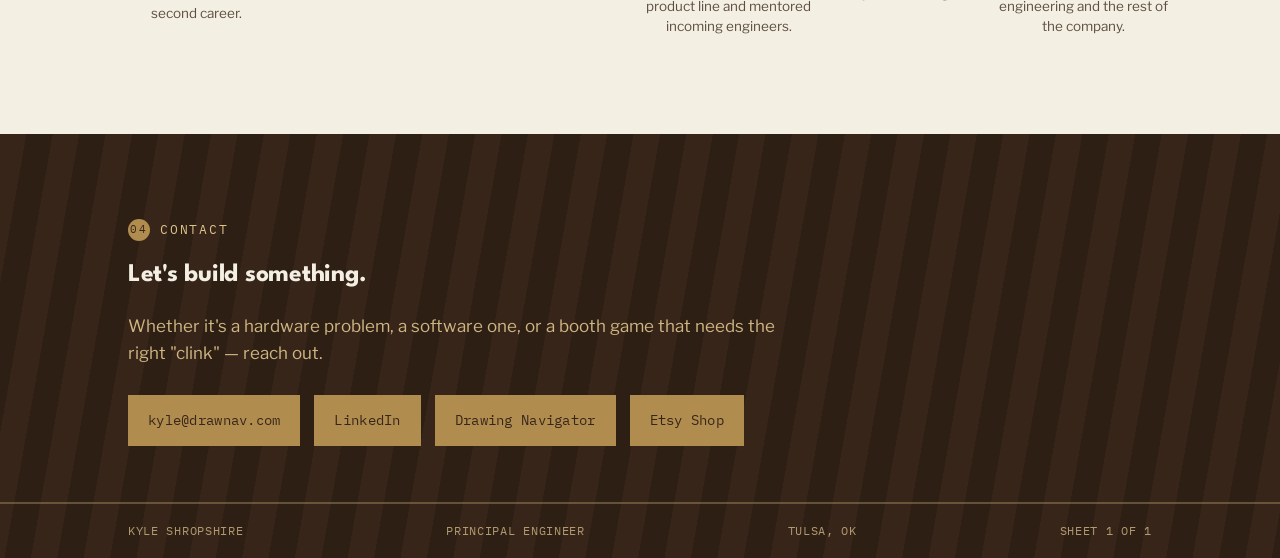
==== commit ebdfa581: "rewrite hero lede and about text Co-Authored-By: Claude Sonnet 5.5 <noreply@anthropic.com>" ====
--- a/index.html
+++ b/index.html
@@ -56,7 +56,7 @@
     <div class="hero-head">
       <p class="eyebrow" style="justify-content:center;">Principal Engineer &nbsp;·&nbsp; Tulsa, OK</p>
       <h1>Kyle Shropshire</h1>
-      <p class="lede">I design the machines that make things, and the software that keeps track of how they're built &mdash; from robotic welding positioners to a search engine for CAD drawings.</p>
+      <p class="lede">I design robotic welding positioners by day, write software for the shop floor by night, and build the occasional arcade game, ruler, or kitchen timer because I can't find one I like.</p>
     </div>
 
     <div class="elevation-wrap">
@@ -252,8 +252,9 @@
     <div class="about-grid">
       <div>
         <h2>Thirty years of taking things apart to see how they work.... and then building better ones.</h2>
-        <p>I'm a Principal Engineer at PrestonEastin, Inc. in Tulsa, Oklahoma, where I keep the engineering department, and a fair amount of the rest of the company, running faster. Over eight years there I've designed more than $15.2M of custom robotic handling equipment for welding applications, across 156+ unique pieces of engineered-to-order equipment.</p>
-        <p>Alongside the hardware, I've been writing software since a college elective called "VBA for Engineers" turned into a habit. In 2020 I founded a software company to build the tools I wished existed on the shop floor; starting with a faster way to search and cross-reference the thousands of CAD drawings most manufacturers are quietly buried in.</p>
+        <p>I'm a Principal Engineer at PrestonEastin in Tulsa. In eight years I've designed over $15.2M of custom robotic handling equipment for welding (around 156+ one-of-a-kind machines). Also made numerous niche software solutions over the years to speed up the boring parts of engineering, purchasing, receiving, finance, and production scheduling.</p>
+        <p>The software habit started with a college elective called "VBA for Engineers" and never left. In 2020 I founded Drawing Navigator to build the tools I wished existed on the shop floor, starting with a faster way to find your way through the thousands of CAD drawings most manufacturers are quietly buried in.</p>
+        <p>Outside of work, I make things nobody asked for: a clock that's only accurate to "-ish," a ruler that splits the difference between metric and imperial, and a kitchen timer for every burner. I'm an entrepreneur at heart and love to learn about topics I've never heard of before.  Small personal projects are released under my brand: EngineeringJudgement.</p>
       </div>
       <div>
         <figure class="headshot">
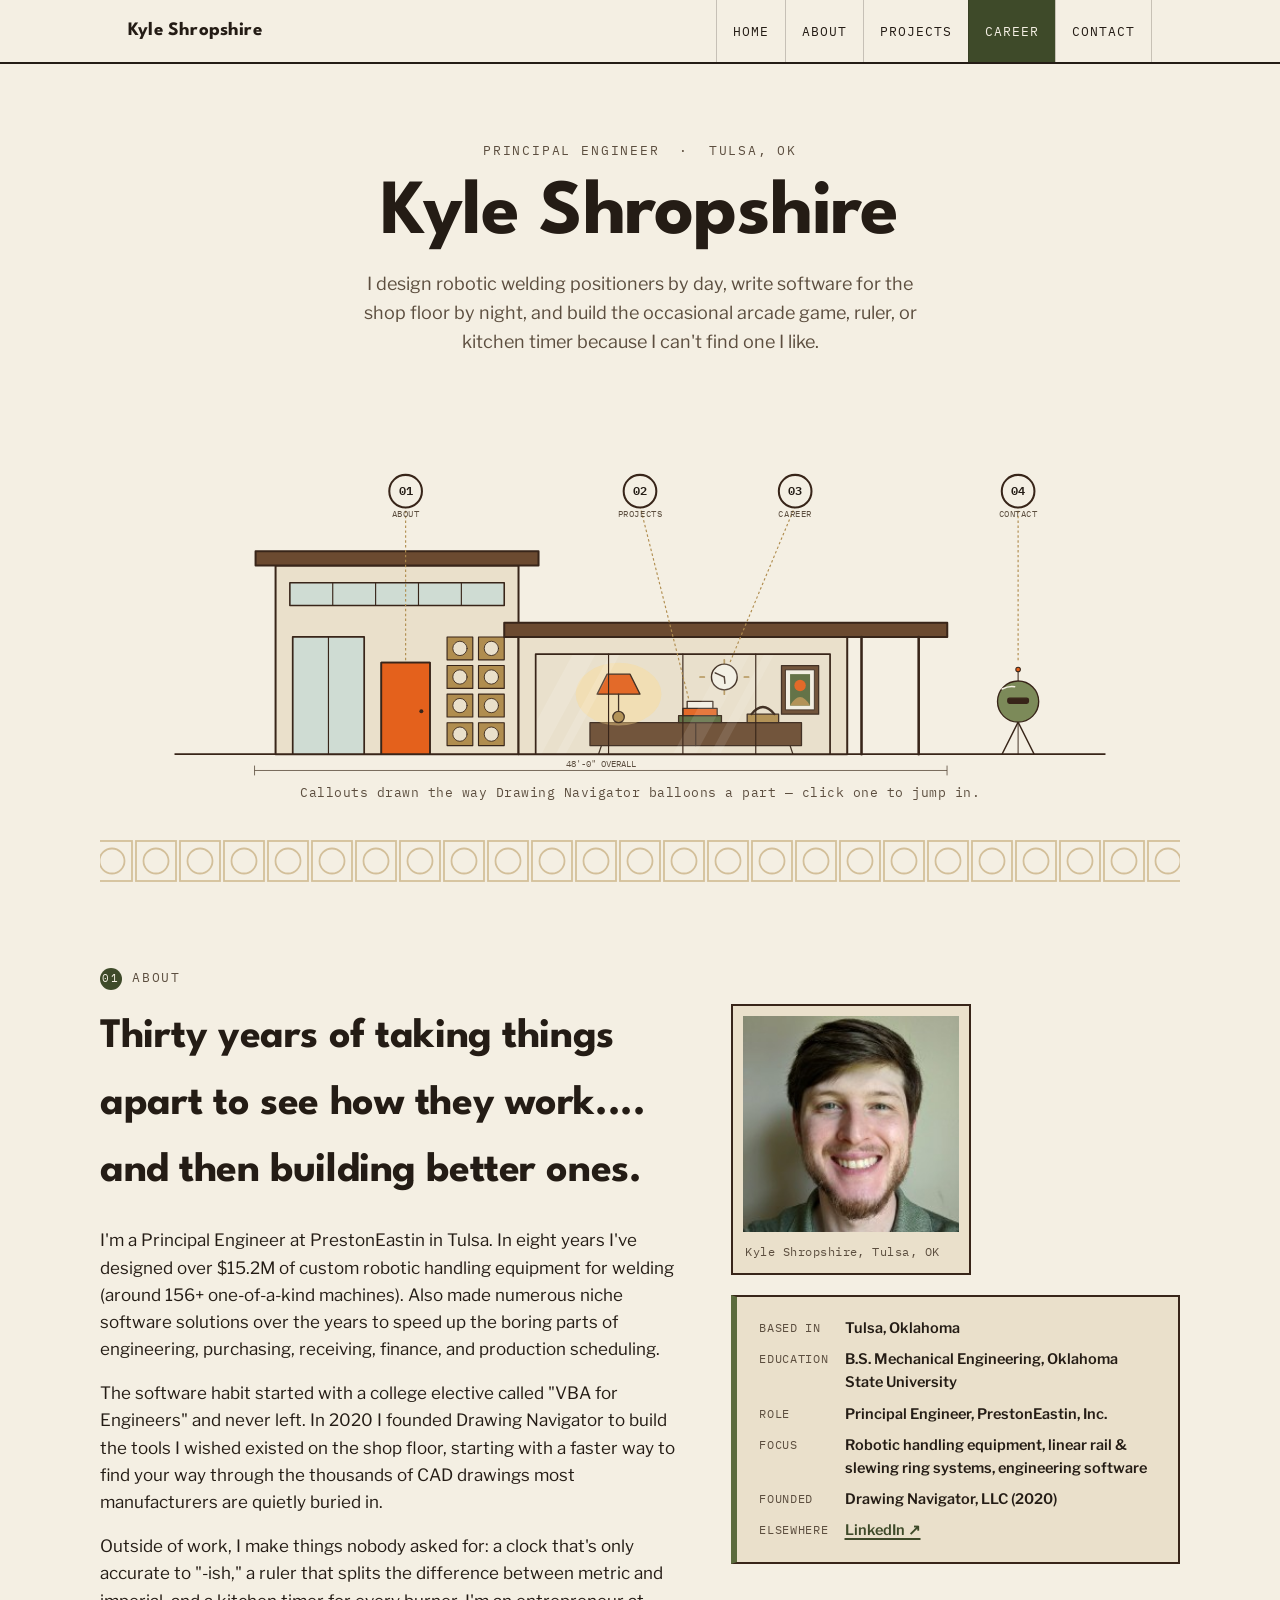
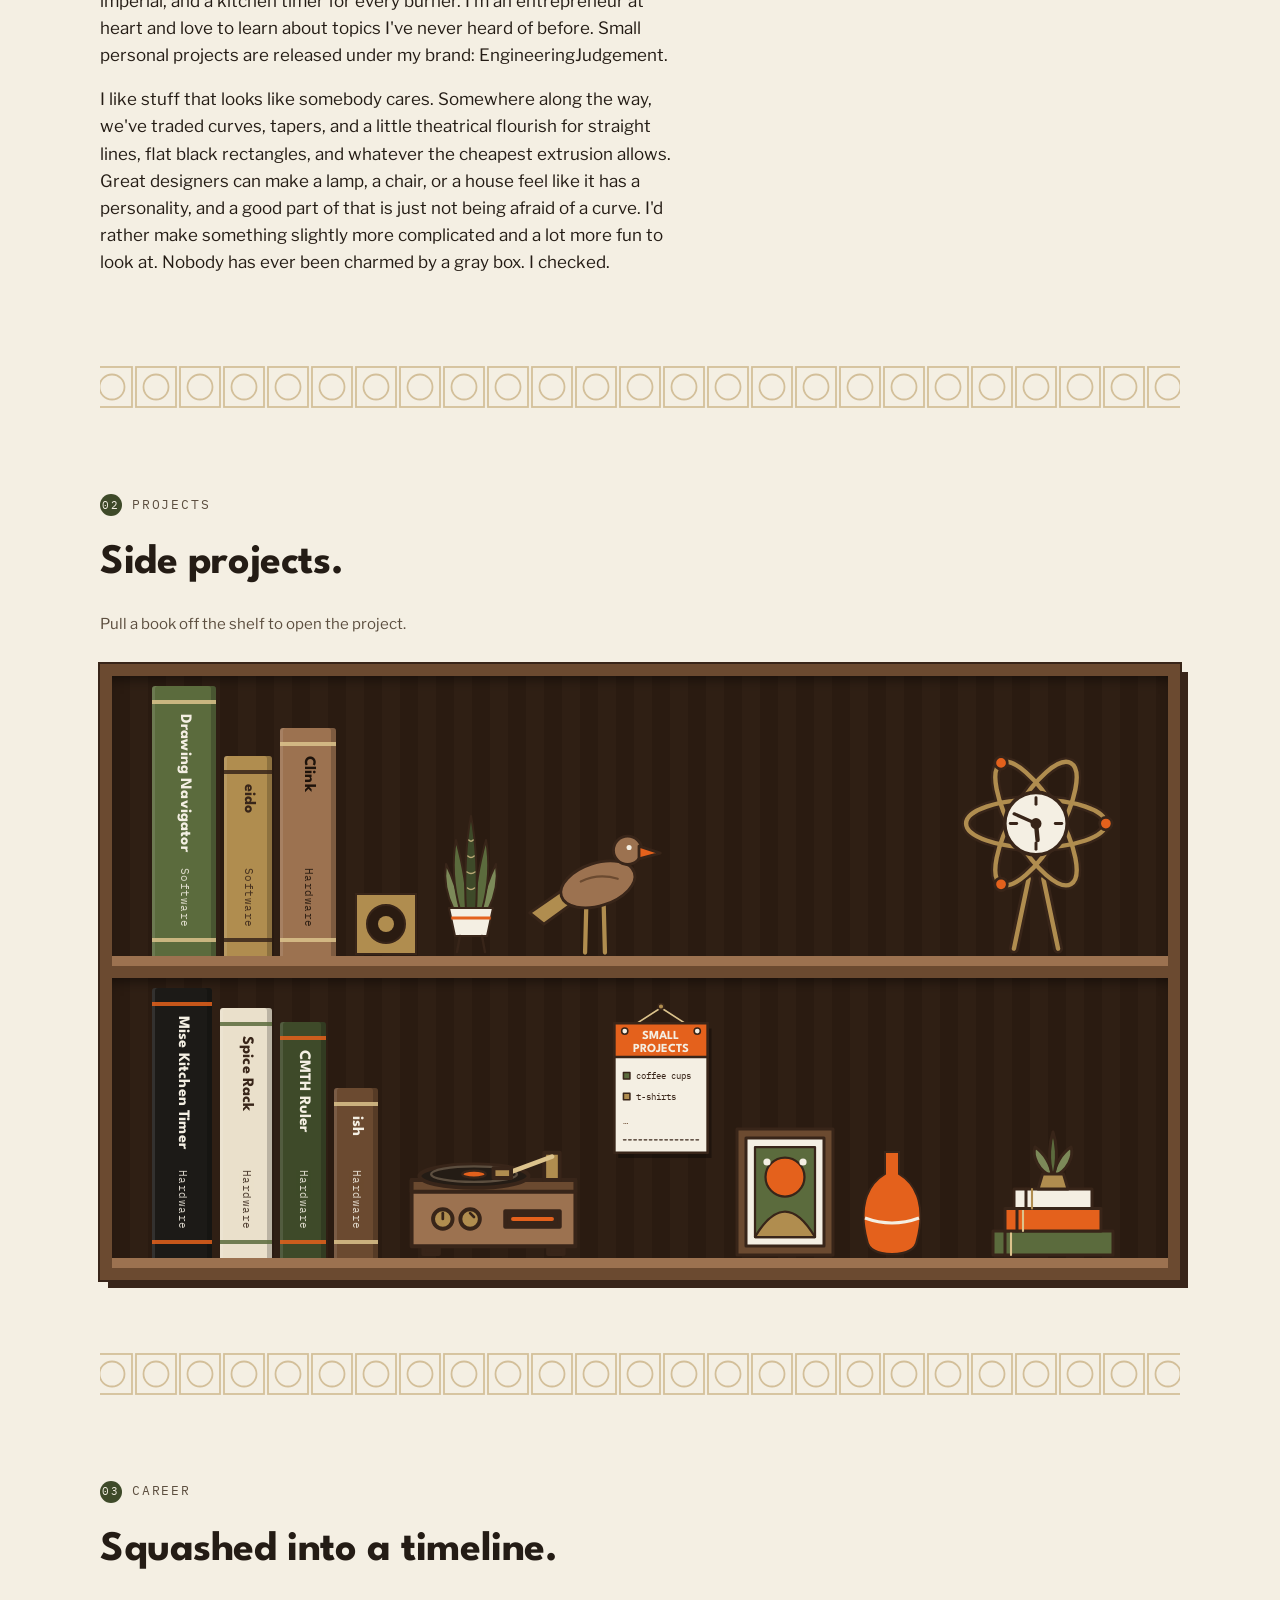
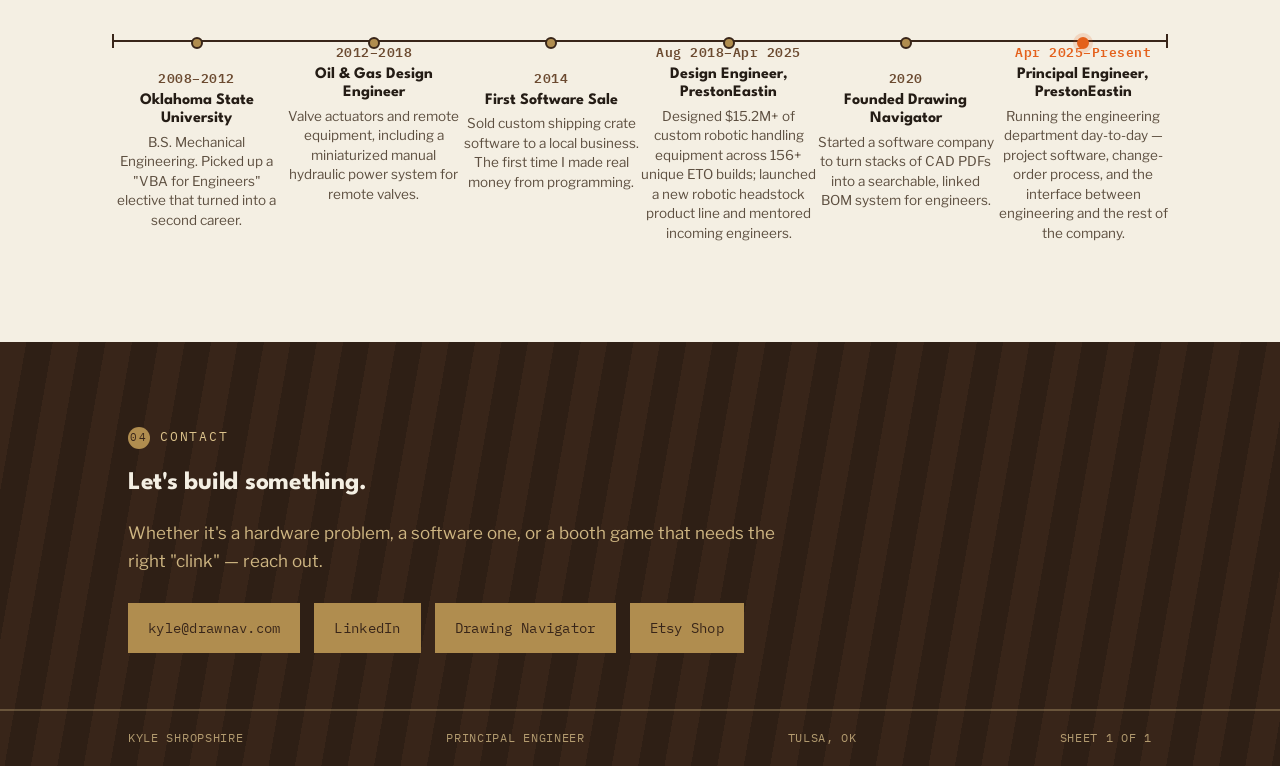
==== commit f7488ccb: "add small projects poster, design-philosophy about paragraph, new career heading Co-Authored-By: Cla" ====
--- a/index.html
+++ b/index.html
@@ -255,6 +255,7 @@
         <p>I'm a Principal Engineer at PrestonEastin in Tulsa. In eight years I've designed over $15.2M of custom robotic handling equipment for welding (around 156+ one-of-a-kind machines). Also made numerous niche software solutions over the years to speed up the boring parts of engineering, purchasing, receiving, finance, and production scheduling.</p>
         <p>The software habit started with a college elective called "VBA for Engineers" and never left. In 2020 I founded Drawing Navigator to build the tools I wished existed on the shop floor, starting with a faster way to find your way through the thousands of CAD drawings most manufacturers are quietly buried in.</p>
         <p>Outside of work, I make things nobody asked for: a clock that's only accurate to "-ish," a ruler that splits the difference between metric and imperial, and a kitchen timer for every burner. I'm an entrepreneur at heart and love to learn about topics I've never heard of before.  Small personal projects are released under my brand: EngineeringJudgement.</p>
+        <p>I like stuff that looks like somebody cares. Somewhere along the way, we've traded curves, tapers, and a little theatrical flourish for straight lines, flat black rectangles, and whatever the cheapest extrusion allows. Great designers can make a lamp, a chair, or a house feel like it has a personality, and a good part of that is just not being afraid of a curve. I'd rather make something slightly more complicated and a lot more fun to look at. Nobody has ever been charmed by a gray box. I checked.</p>
       </div>
       <div>
         <figure class="headshot">
@@ -483,6 +484,28 @@
           </g>
         </svg>
 
+        <!-- small-projects poster -->
+        <svg class="shelf-object shelf-extra" width="104" height="158" viewBox="0 -14 80 122" role="img" aria-label="Poster: small projects, coffee cups and t-shirts" style="overflow:visible; align-self:flex-start; margin-top:22px">
+          <!-- hung on the back wall: nail, string, soft shadow -->
+          <rect x="7" y="8" width="72" height="100" fill="#000" fill-opacity="0.35"/>
+          <polyline points="12,10 40,-8 68,10" fill="none" stroke="#DCC38C" stroke-width="1.2" stroke-linejoin="round"/>
+          <circle cx="40" cy="-9" r="2.2" fill="#B08D4F" stroke="#382519" stroke-width="1.2"/>
+          <g stroke="#382519" stroke-width="2" stroke-linejoin="round" stroke-linecap="round">
+            <rect x="4" y="4" width="72" height="100" fill="#F4EFE3"/>
+            <rect x="4" y="4" width="72" height="26" fill="#E4611C"/>
+            <text x="40" y="16" text-anchor="middle" font-family="'League Spartan', sans-serif" font-weight="700" font-size="9.5" fill="#F4EFE3" stroke="none">SMALL</text>
+            <text x="40" y="26" text-anchor="middle" font-family="'League Spartan', sans-serif" font-weight="700" font-size="9.5" fill="#F4EFE3" stroke="none">PROJECTS</text>
+            <rect x="11" y="42" width="5" height="5" fill="#5B6B3D" stroke-width="1.2"/>
+            <text x="21" y="47" font-family="'IBM Plex Mono', monospace" font-size="7.2" fill="#382519" stroke="none">coffee cups</text>
+            <rect x="11" y="58" width="5" height="5" fill="#B08D4F" stroke-width="1.2"/>
+            <text x="21" y="63" font-family="'IBM Plex Mono', monospace" font-size="7.2" fill="#382519" stroke="none">t-shirts</text>
+            <text x="11" y="82" font-family="'IBM Plex Mono', monospace" font-size="7.2" fill="#6B4A30" stroke="none">&hellip;</text>
+            <line x1="11" y1="94" x2="69" y2="94" stroke-width="1" stroke-dasharray="2 2"/>
+          </g>
+          <circle cx="12" cy="10" r="2.4" fill="#F4EFE3" stroke="#382519" stroke-width="1.2"/>
+          <circle cx="68" cy="10" r="2.4" fill="#F4EFE3" stroke="#382519" stroke-width="1.2"/>
+        </svg>
+
         <!-- framed print -->
         <svg class="shelf-object shelf-extra" width="108" height="135" viewBox="14 20 72 90" role="presentation" aria-hidden="true" focusable="false" style="overflow:visible">
           <g stroke="#382519" stroke-width="2" stroke-linejoin="round" stroke-linecap="round">
@@ -511,7 +534,7 @@
   <!-- ============================= CAREER ============================= -->
   <section id="career" class="panel wrap">
     <p class="eyebrow"><span class="num">03</span> Career</p>
-    <h2>Drawn to scale.</h2>
+    <h2>Squashed into a timeline.</h2>
     <div class="scale-rule">
       <div class="scale-line"></div>
       <div class="milestones">
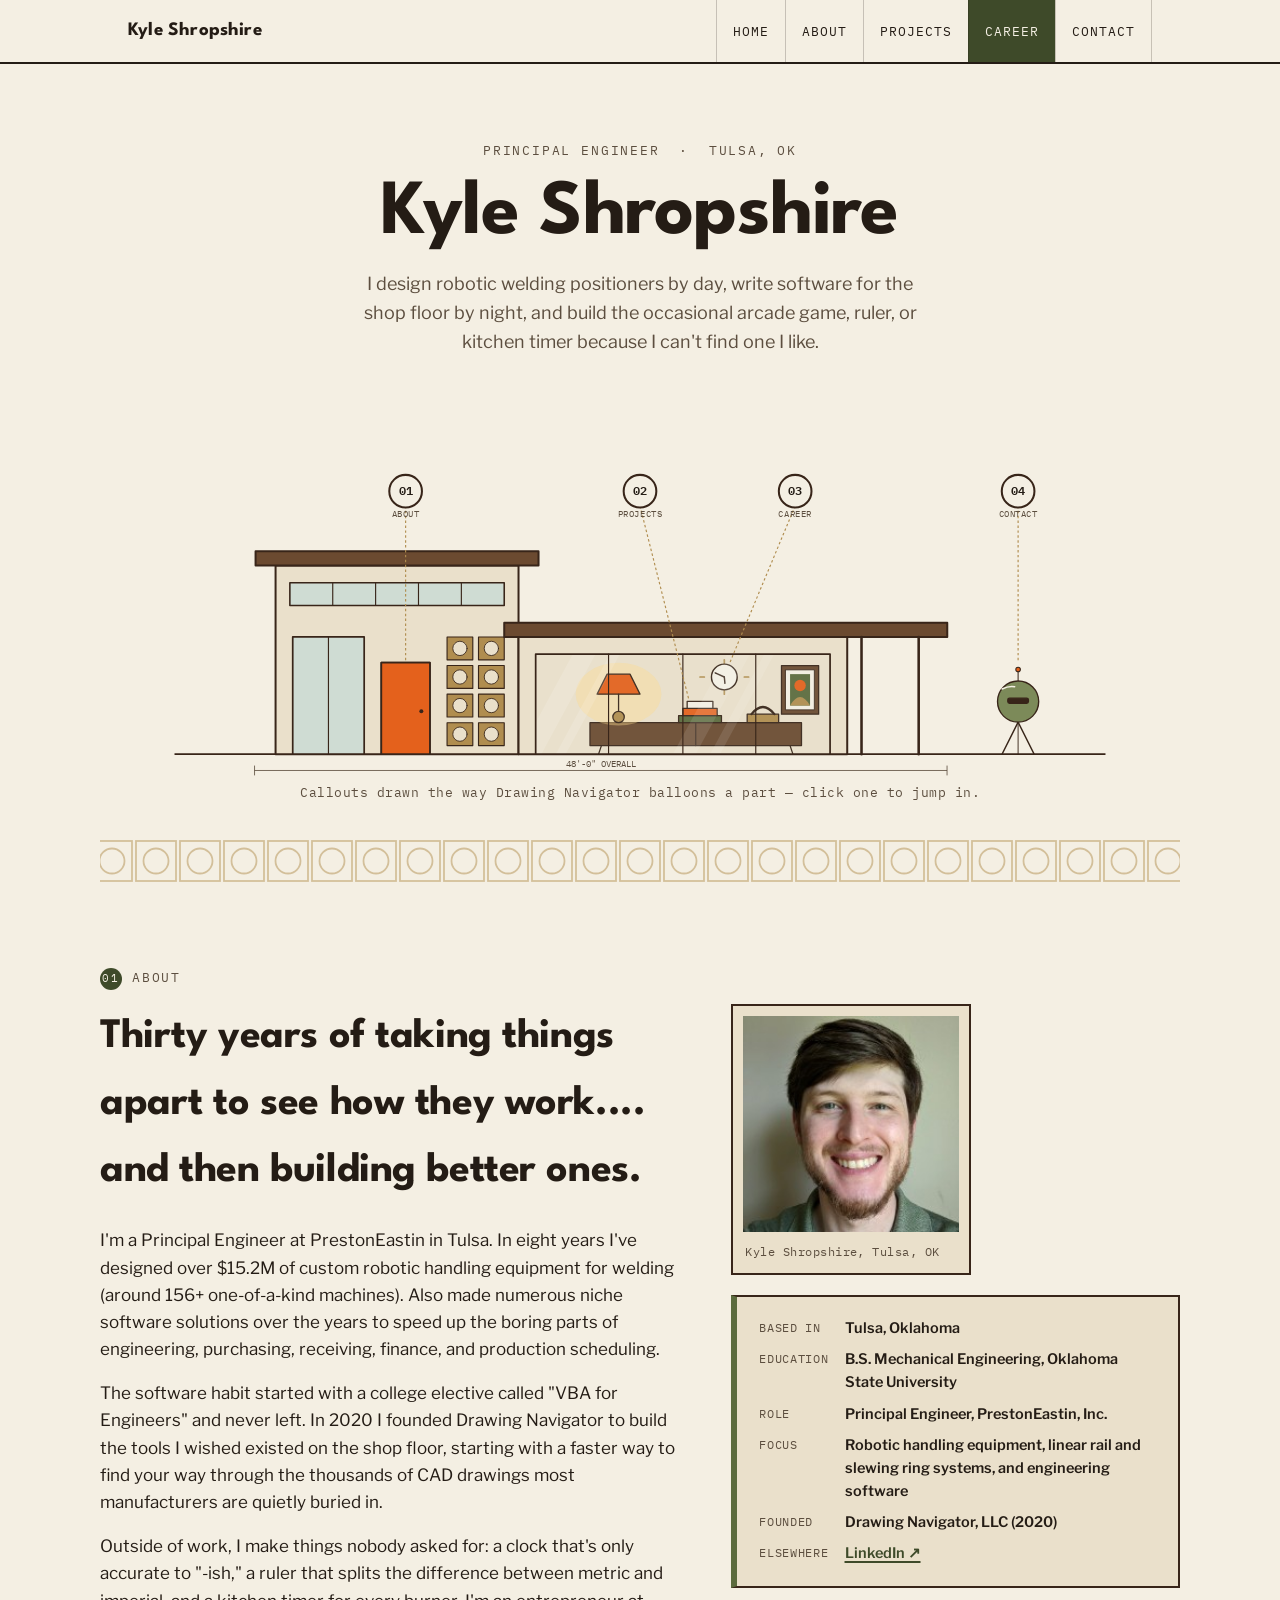
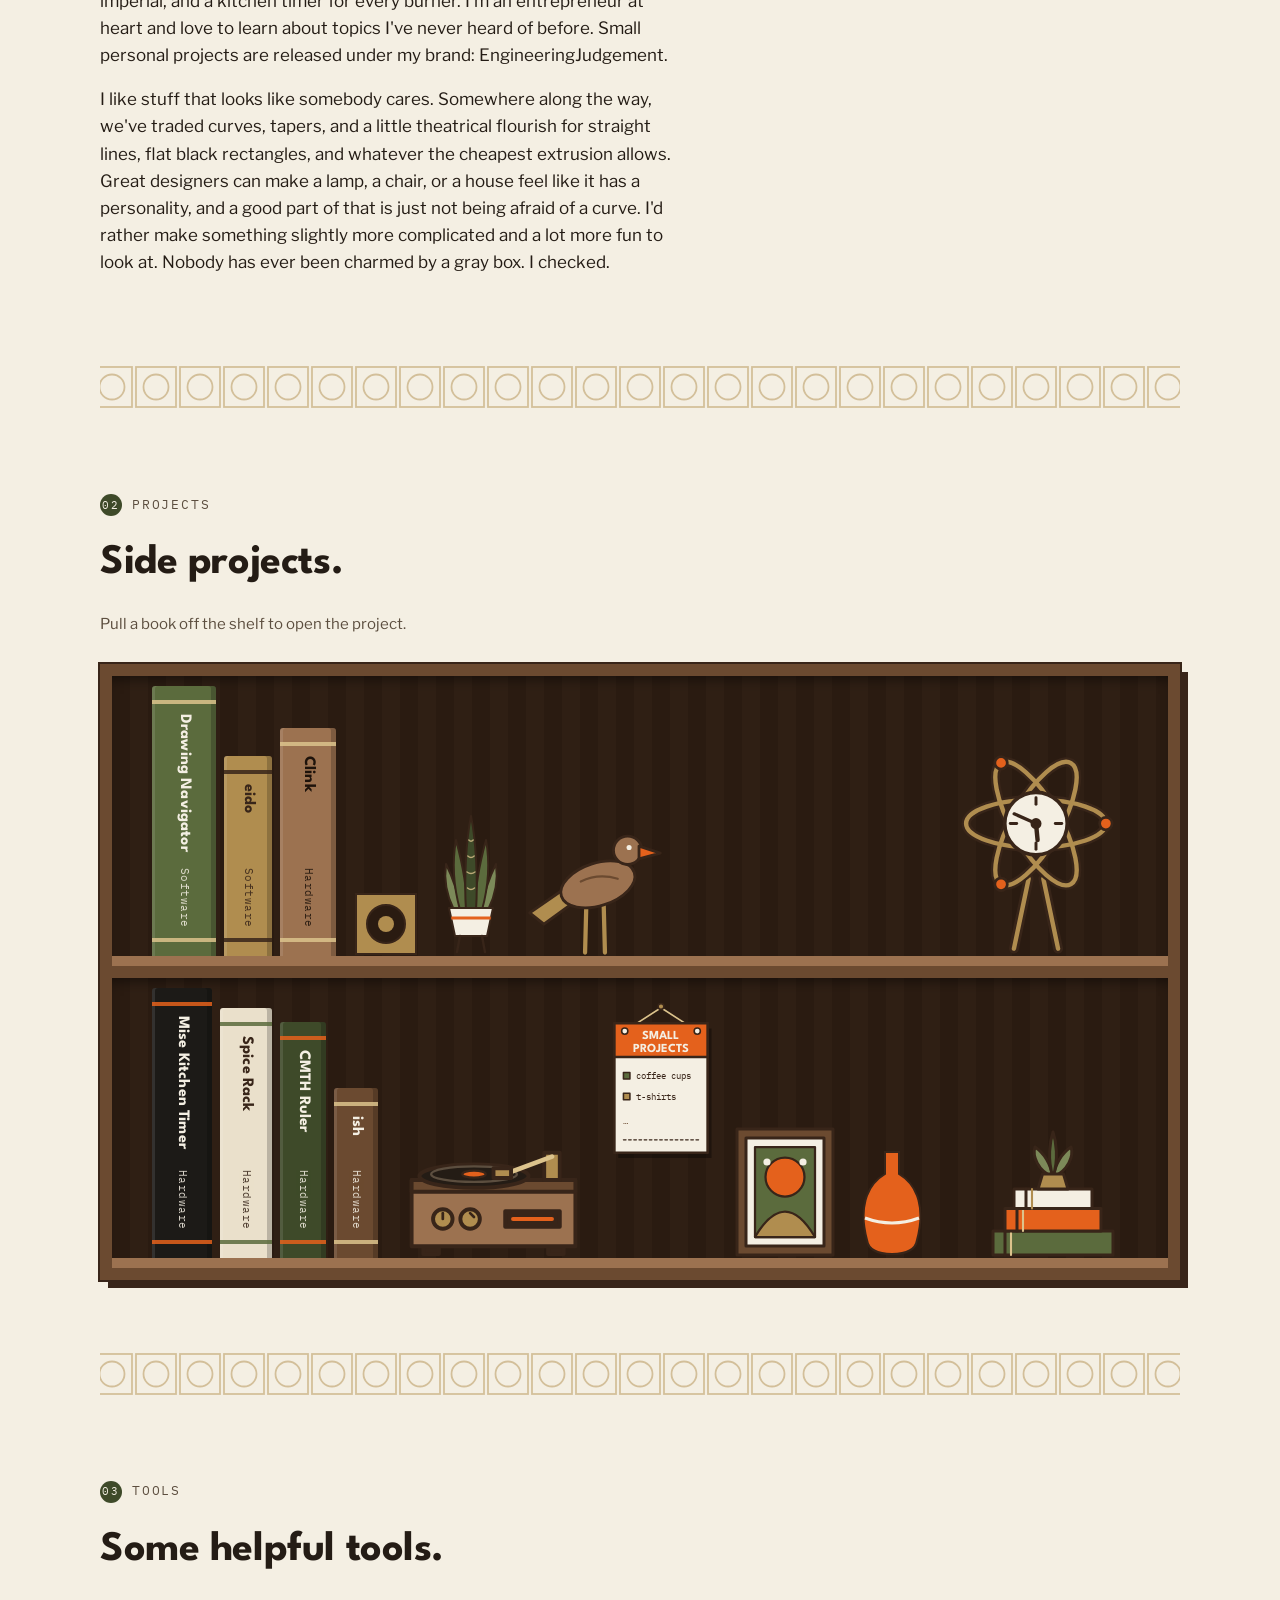
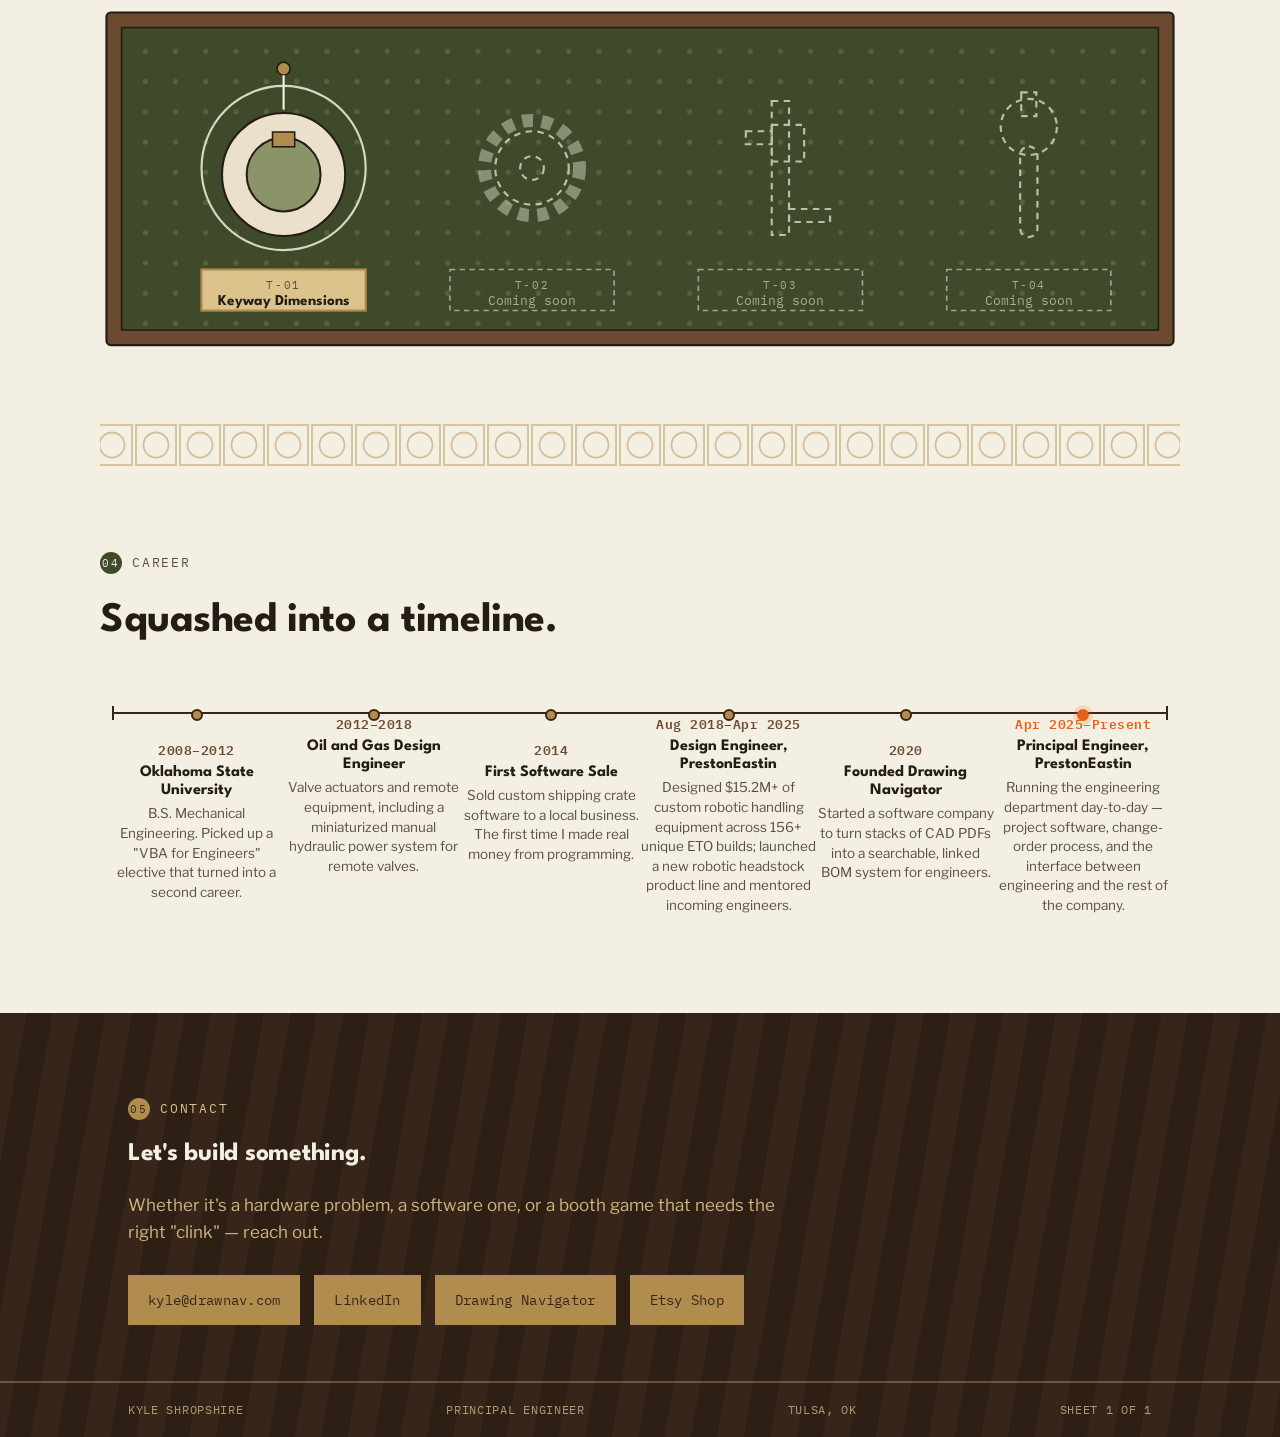
==== commit ac1247fc: "add keyway dimensions tool and homepage tools section - new keyway.html: metric (ISO 773 / DIN 6885)" ====
--- a/index.html
+++ b/index.html
@@ -267,7 +267,7 @@
           <dt>Based in</dt><dd>Tulsa, Oklahoma</dd>
           <dt>Education</dt><dd>B.S. Mechanical Engineering, Oklahoma State University</dd>
           <dt>Role</dt><dd>Principal Engineer, PrestonEastin, Inc.</dd>
-          <dt>Focus</dt><dd>Robotic handling equipment, linear rail &amp; slewing ring systems, engineering software</dd>
+          <dt>Focus</dt><dd>Robotic handling equipment, linear rail and slewing ring systems, and engineering software</dd>
           <dt>Founded</dt><dd>Drawing Navigator, LLC (2020)</dd>
           <dt>Elsewhere</dt><dd><a href="https://www.linkedin.com/in/kyleshropshiredrawnav/" target="_blank" rel="noopener">LinkedIn ↗</a></dd>
         </dl>
@@ -485,7 +485,7 @@
         </svg>
 
         <!-- small-projects poster -->
-        <svg class="shelf-object shelf-extra" width="104" height="158" viewBox="0 -14 80 122" role="img" aria-label="Poster: small projects, coffee cups and t-shirts" style="overflow:visible; align-self:flex-start; margin-top:22px">
+        <svg class="shelf-object shelf-extra" width="104" height="158" viewBox="0 -14 80 122" role="img" aria-label="Poster: small projects, coffee cups, and t-shirts" style="overflow:visible; align-self:flex-start; margin-top:22px">
           <!-- hung on the back wall: nail, string, soft shadow -->
           <rect x="7" y="8" width="72" height="100" fill="#000" fill-opacity="0.35"/>
           <polyline points="12,10 40,-8 68,10" fill="none" stroke="#DCC38C" stroke-width="1.2" stroke-linejoin="round"/>
@@ -531,9 +531,63 @@
 
   <div class="breeze-divider" role="presentation"></div>
 
+  <!-- ============================= TOOLS ============================= -->
+  <section id="tools" class="panel wrap">
+    <p class="eyebrow"><span class="num">03</span> Tools</p>
+    <h2>Some helpful tools.</h2>
+
+    <div class="tools-board">
+      <svg viewBox="0 0 1000 320" role="group" aria-label="Shadow board of engineering tools">
+        <defs><pattern id="tool-holes" width="28" height="28" patternUnits="userSpaceOnUse"><circle cx="14" cy="14" r="2.4" fill="#566338"/></pattern></defs>
+        <rect x="6" y="6" width="988" height="308" rx="4" fill="#6B4A30" stroke="#241C15" stroke-width="2"/>
+        <rect x="20" y="20" width="960" height="280" fill="#3E4A29" stroke="#241C15" stroke-width="1.5"/>
+        <rect x="20" y="20" width="960" height="280" fill="url(#tool-holes)"/>
+
+        <!-- T-01 Keyway Dimensions -->
+        <a class="tool-link" href="keyway.html" aria-label="Keyway Dimensions: key size, keyseat limits, and fit analysis">
+          <circle cx="170" cy="150" r="76" fill="none" stroke="#F4EFE3" stroke-width="2" opacity=".85"/>
+          <g class="lift">
+            <circle cx="170" cy="58" r="6" fill="#B08D4F" stroke="#241C15" stroke-width="1.5"/>
+            <path d="M170 64 L170 96" stroke="#F4EFE3" stroke-width="2"/>
+            <g transform="translate(170 156) scale(.95)">
+              <!-- same proportions as the tool page at 40 mm: 12 x 8 key, shaft slot and hub slot -->
+              <circle r="60" fill="#EAE0CB" stroke="#241C15" stroke-width="2"/>
+              <rect x="-10.8" y="-41.9" width="21.6" height="8" fill="#F4EFE3"/>
+              <circle r="36" fill="#8A9468" stroke="#241C15" stroke-width="2"/>
+              <rect x="-10.8" y="-38" width="21.6" height="11" fill="#F4EFE3"/>
+              <rect x="-10.8" y="-41.4" width="21.6" height="14.4" fill="#B08D4F" stroke="#241C15" stroke-width="1.5"/>
+            </g>
+            <rect x="94" y="244" width="152" height="38" fill="#DCC38C" stroke="#B08D4F" stroke-width="2"/>
+            <text class="sb-mono" x="170" y="262" font-size="10" letter-spacing="1.5" fill="#5C4E3F" text-anchor="middle">T-01</text>
+            <text class="sb-head" x="170" y="277" font-size="14" fill="#241C15" text-anchor="middle">Keyway Dimensions</text>
+          </g>
+        </a>
+
+        <!-- T-02 outline: gear -->
+        <g fill="none" stroke="#F4EFE3" stroke-width="2" opacity=".7" stroke-dasharray="6 5" aria-hidden="true">
+          <circle cx="400" cy="150" r="44" stroke-width="12" stroke-dasharray="10 8" opacity=".6"/><circle cx="400" cy="150" r="34"/><circle cx="400" cy="150" r="11"/>
+          <!-- T-03 outline: caliper -->
+          <rect x="622" y="88" width="16" height="124"/><rect x="638" y="188" width="38" height="12"/><rect x="598" y="116" width="24" height="12"/><rect x="622" y="110" width="30" height="34"/>
+          <!-- T-04 outline: wrench -->
+          <rect x="852" y="130" width="16" height="84" rx="8"/><circle cx="860" cy="112" r="26"/><rect x="853" y="80" width="14" height="22"/>
+        </g>
+        <g fill="none" stroke="#F4EFE3" stroke-width="1.5" stroke-dasharray="5 4" opacity=".55" aria-hidden="true">
+          <rect x="324" y="244" width="152" height="38"/><rect x="554" y="244" width="152" height="38"/><rect x="784" y="244" width="152" height="38"/>
+        </g>
+        <g class="sb-mono" fill="#F4EFE3" text-anchor="middle" opacity=".6" aria-hidden="true">
+          <text x="400" y="262" font-size="10" letter-spacing="1.5">T-02</text><text x="400" y="277" font-size="12">Coming soon</text>
+          <text x="630" y="262" font-size="10" letter-spacing="1.5">T-03</text><text x="630" y="277" font-size="12">Coming soon</text>
+          <text x="860" y="262" font-size="10" letter-spacing="1.5">T-04</text><text x="860" y="277" font-size="12">Coming soon</text>
+        </g>
+      </svg>
+    </div>
+  </section>
+
+  <div class="breeze-divider" role="presentation"></div>
+
   <!-- ============================= CAREER ============================= -->
   <section id="career" class="panel wrap">
-    <p class="eyebrow"><span class="num">03</span> Career</p>
+    <p class="eyebrow"><span class="num">04</span> Career</p>
     <h2>Squashed into a timeline.</h2>
     <div class="scale-rule">
       <div class="scale-line"></div>
@@ -550,7 +604,7 @@
           <span class="milestone-dot"></span>
           <div class="milestone-card">
             <div class="milestone-year">2012–2018</div>
-            <div class="milestone-role">Oil &amp; Gas Design Engineer</div>
+            <div class="milestone-role">Oil and Gas Design Engineer</div>
             <div class="milestone-desc">Valve actuators and remote equipment, including a miniaturized manual hydraulic power system for remote valves.</div>
           </div>
         </div>
@@ -593,7 +647,7 @@
   <!-- ============================= CONTACT ============================= -->
   <section id="contact" class="contact-panel">
     <div class="wrap">
-      <p class="eyebrow"><span class="num">04</span> Contact</p>
+      <p class="eyebrow"><span class="num">05</span> Contact</p>
       <h2>Let's build something.</h2>
       <p class="lede">Whether it's a hardware problem, a software one, or a booth game that needs the right "clink" &mdash; reach out.</p>
       <div class="contact-links">
--- a/assets/css/style.css
+++ b/assets/css/style.css
@@ -587,3 +587,16 @@
   color: rgba(220, 195, 140, 0.75);
   justify-content: space-between;
 }
+
+/* ---------- Tools shadow board ---------------------------------------- */
+
+.tools-board { overflow-x: auto; }
+.tools-board svg { display: block; width: 100%; min-width: 680px; height: auto; }
+.tools-board .tool-link { cursor: pointer; }
+.tools-board .tool-link .lift { transition: transform 0.18s ease; }
+.tools-board .tool-link:hover .lift,
+.tools-board .tool-link:focus-visible .lift { transform: translateY(-6px); }
+.tools-board .tool-link:focus-visible { outline: none; }
+.tools-board .tool-link:focus-visible .lift { filter: drop-shadow(0 0 4px var(--brass-light)); }
+.tools-board .sb-mono { font-family: "IBM Plex Mono", monospace; }
+.tools-board .sb-head { font-family: "League Spartan", sans-serif; font-weight: 700; }
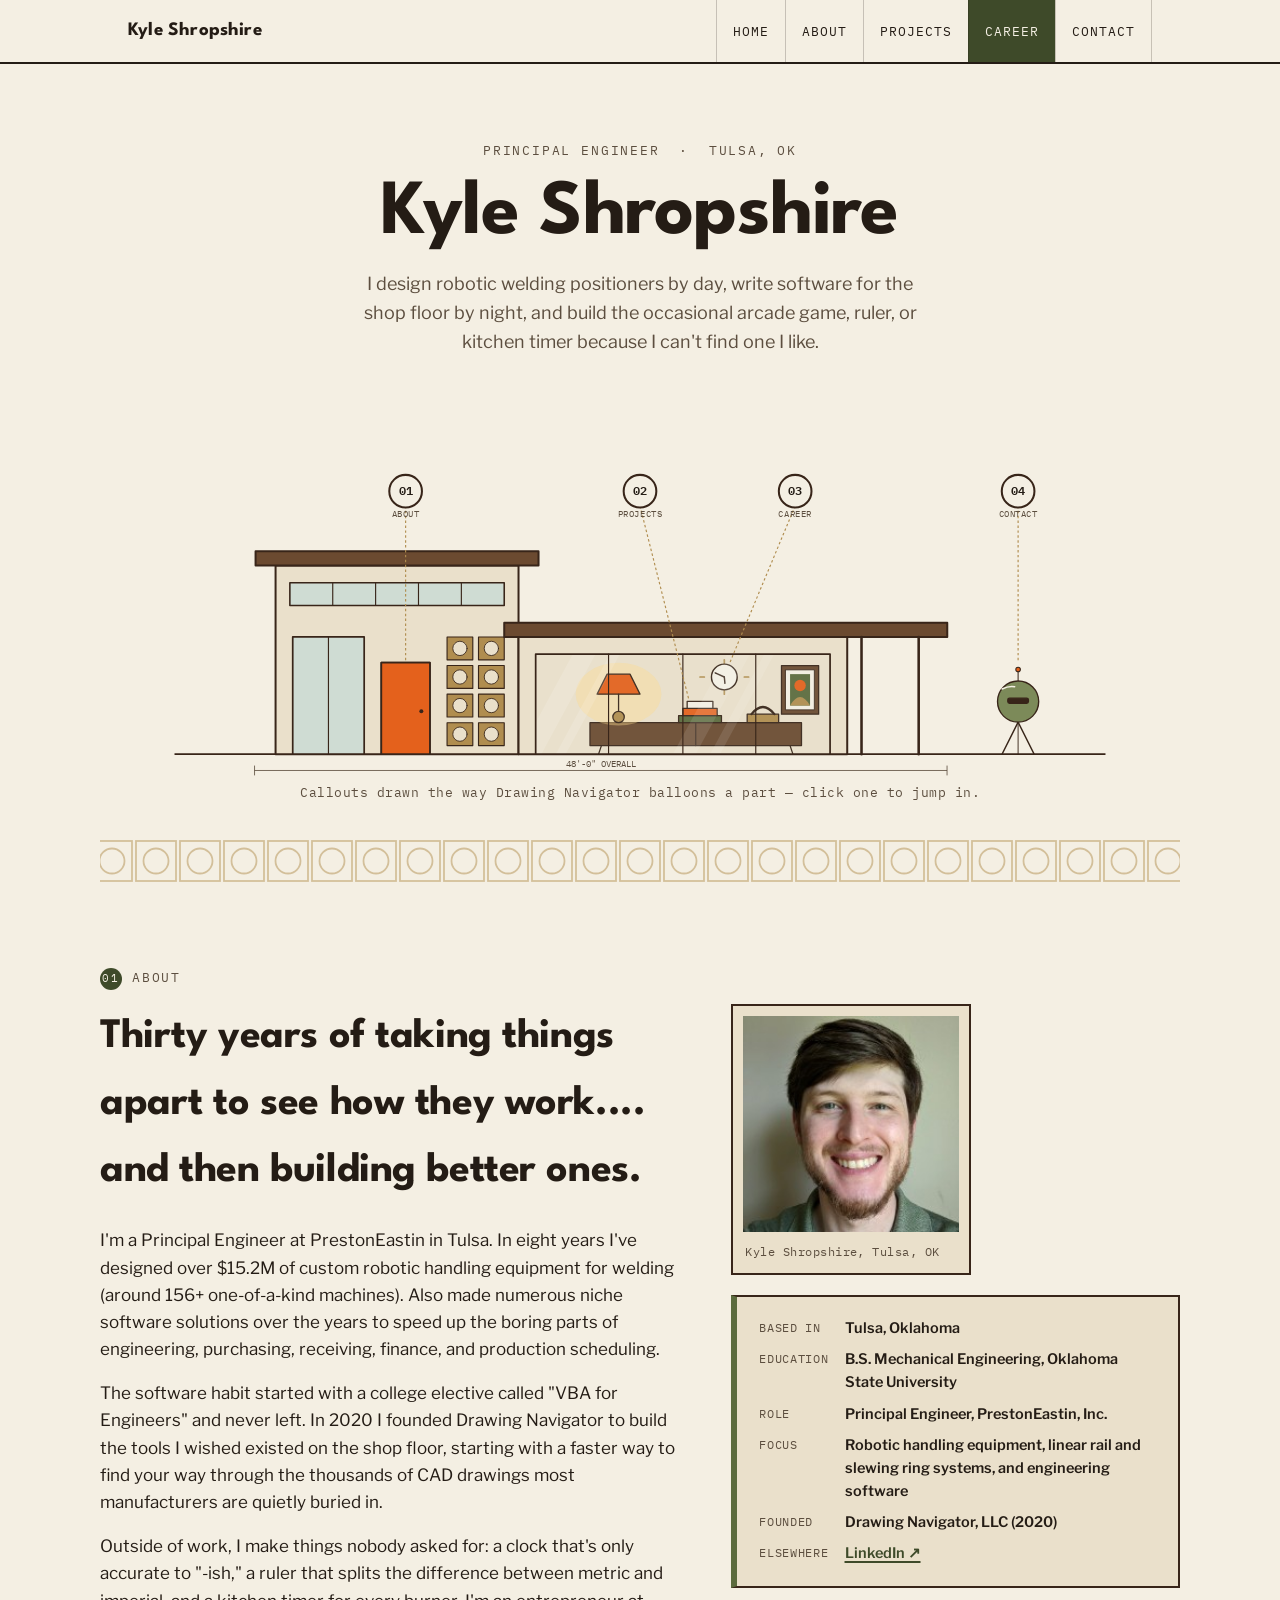
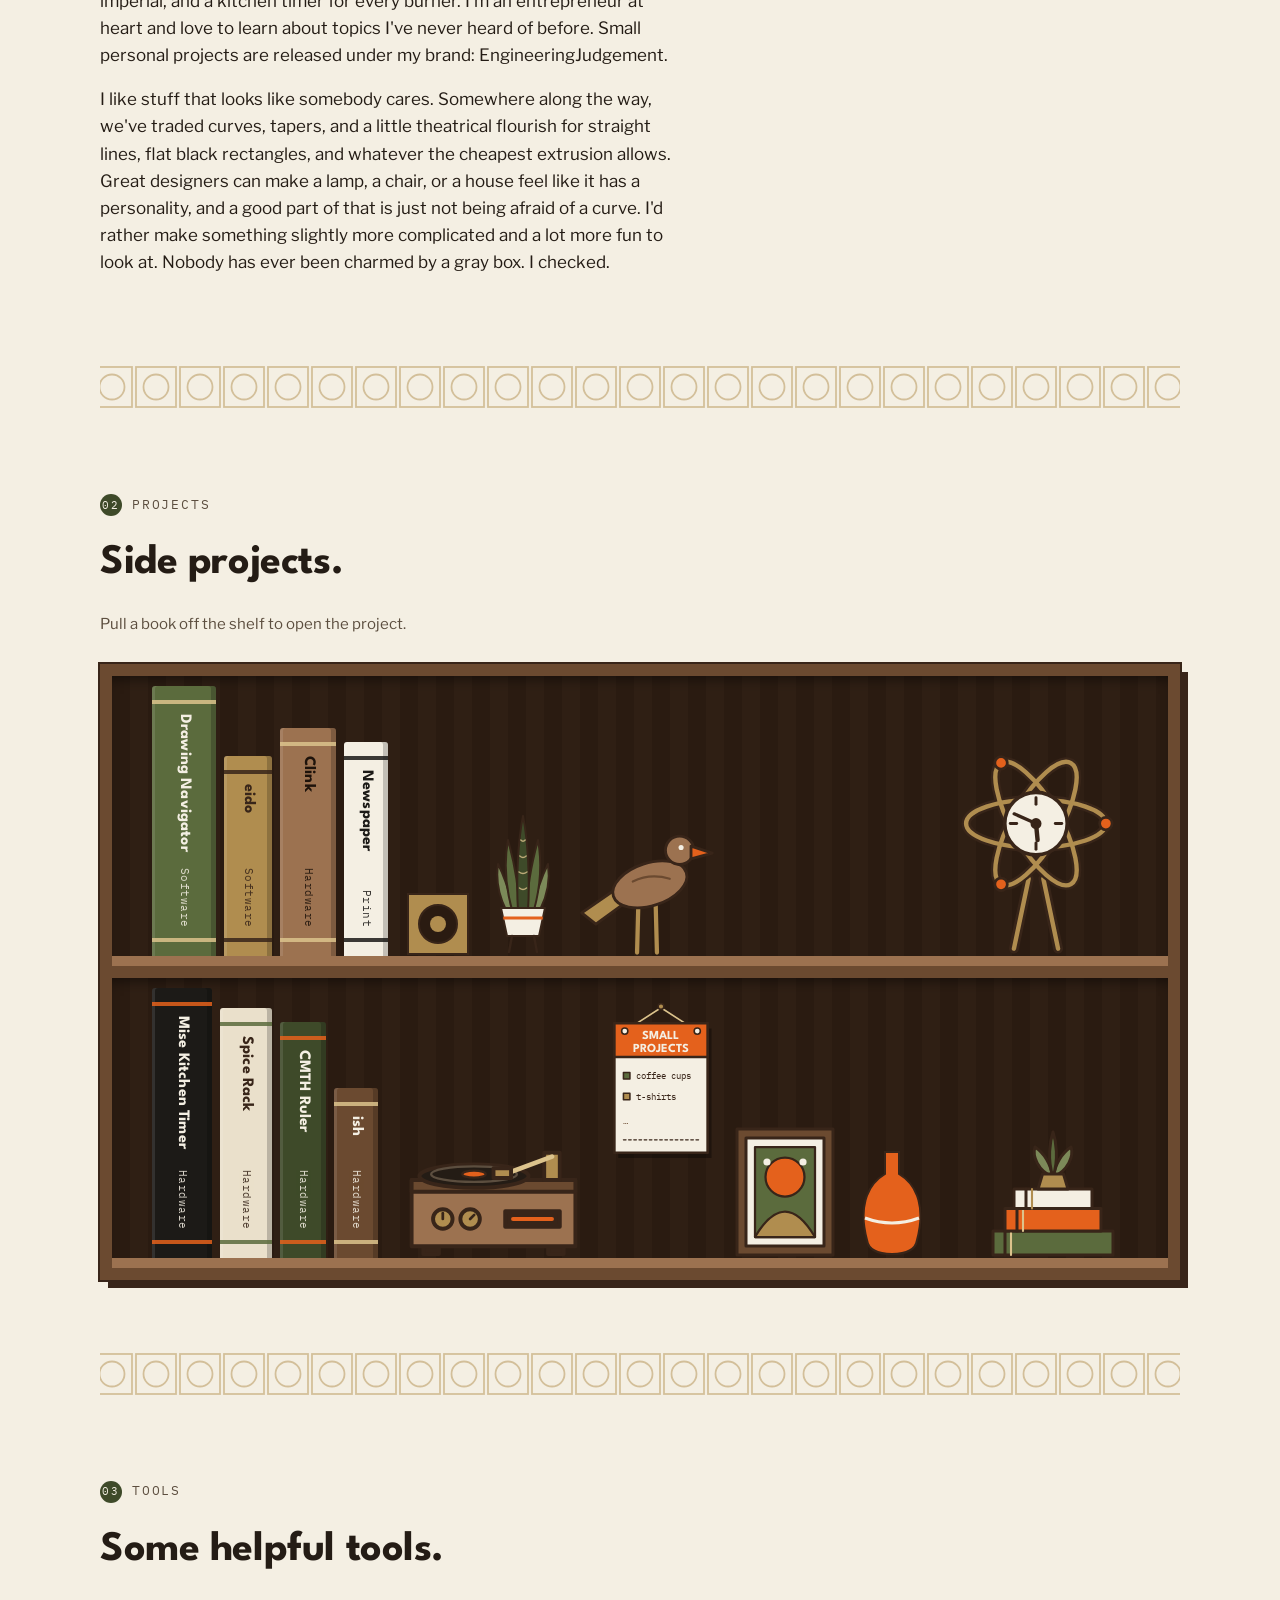
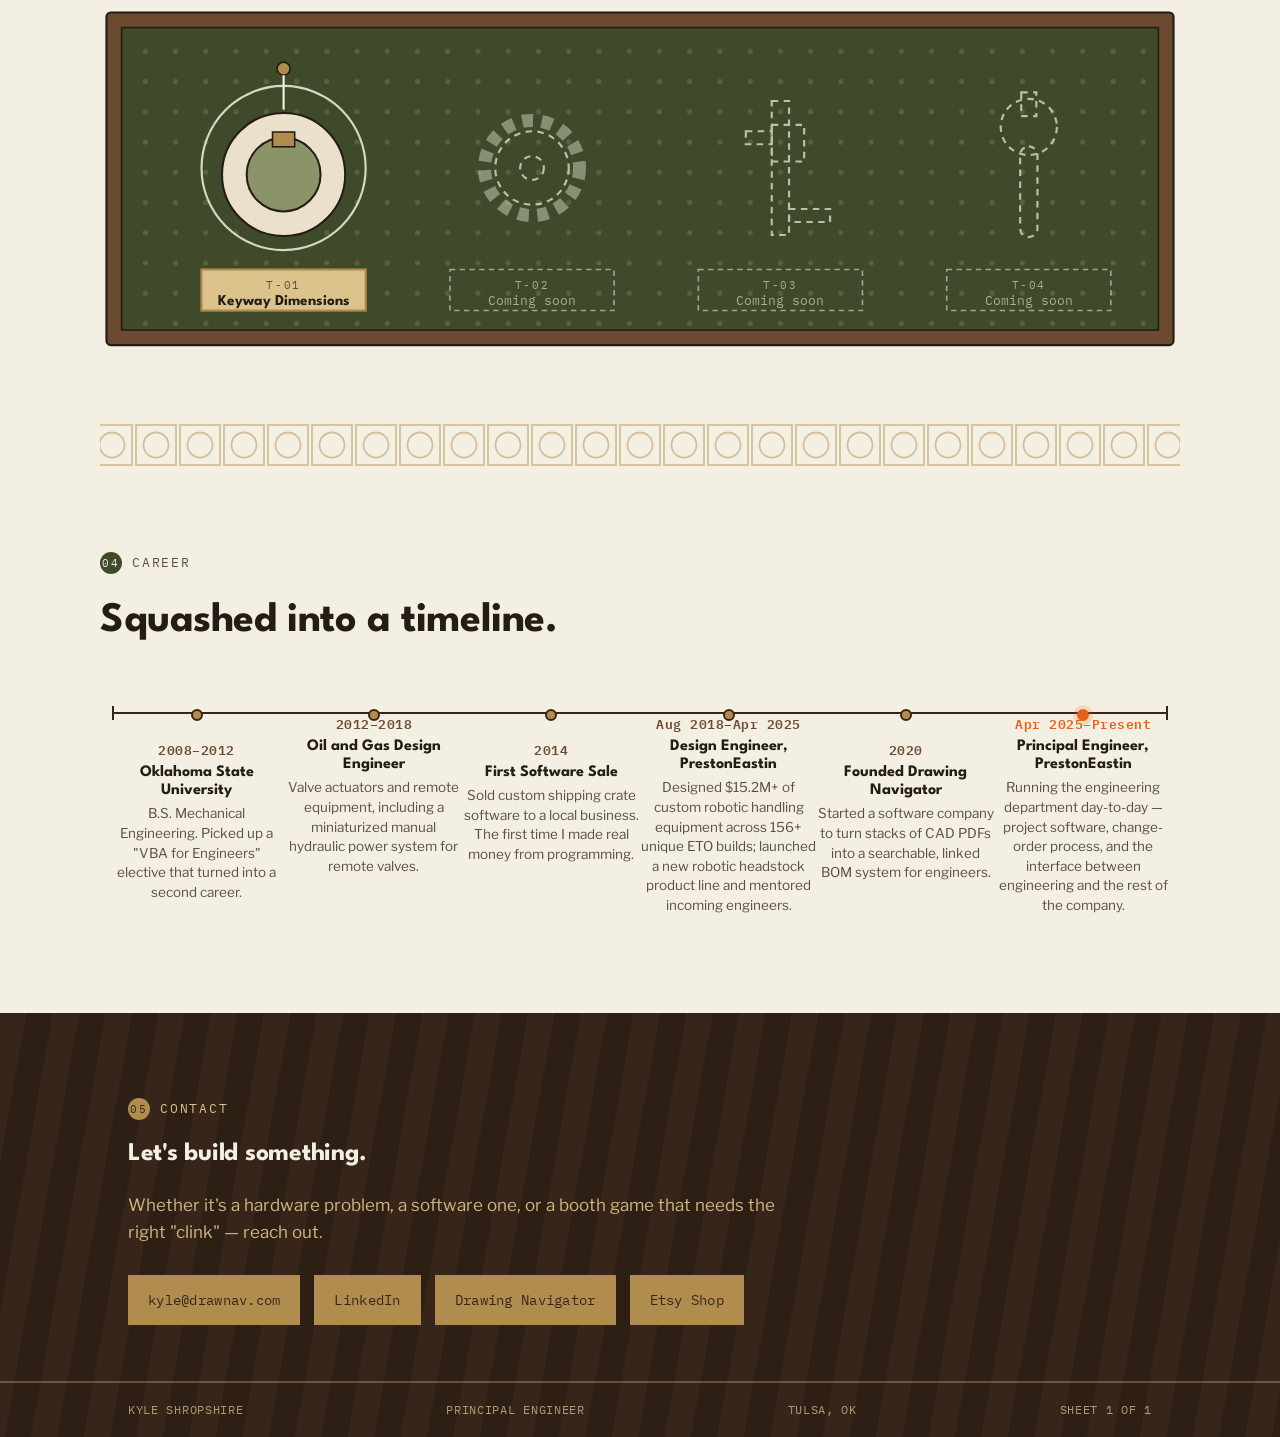
==== commit 1a91bb81: "add newspaper project page and shelf book, link clink book to its page Co-Authored-By: Claude Opus 5" ====
--- a/index.html
+++ b/index.html
@@ -5,6 +5,14 @@
 <meta name="viewport" content="width=device-width, initial-scale=1.0">
 <title>Kyle Shropshire — Principal Engineer</title>
 <meta name="description" content="Kyle Shropshire — Principal Engineer at PrestonEastin and founder of Drawing Navigator, based in Tulsa, Oklahoma.">
+<link rel="icon" href="assets/images/favicon.svg" type="image/svg+xml">
+<meta property="og:type" content="website">
+<meta property="og:site_name" content="Kyle Shropshire">
+<meta property="og:title" content="Kyle Shropshire — Principal Engineer">
+<meta property="og:description" content="Robotic welding positioners by day, shop-floor software by night, and the occasional ruler, clock, or kitchen timer.">
+<meta property="og:url" content="https://kbshrop.github.io/">
+<meta property="og:image" content="https://kbshrop.github.io/assets/images/index/headshot.jpg">
+<meta name="twitter:card" content="summary">
 <link rel="preconnect" href="https://fonts.googleapis.com">
 <link rel="preconnect" href="https://fonts.gstatic.com" crossorigin>
 <link href="https://fonts.googleapis.com/css2?family=IBM+Plex+Mono:wght@400;500;600&family=League+Spartan:wght@600;700;900&family=Libre+Franklin:ital,wght@0,400;0,500;0,600;0,700;1,400&display=swap" rel="stylesheet">
@@ -312,14 +320,26 @@
           </div>
         </div>
 
-        <div class="slot edge-r" style="--h:228px; --w:56px;">
-          <a class="book book-walnut" href="https://www.drawnav.com/clink" target="_blank" rel="noopener" aria-label="Clink (opens drawnav.com/clink)">
+        <div class="slot" style="--h:228px; --w:56px;">
+          <a class="book book-walnut" href="clink.html" aria-label="Clink (project page)">
             <span class="book-title">Clink</span>
             <span class="book-meta">Hardware</span>
           </a>
           <div class="pop" aria-hidden="true">
             <h3>Clink</h3>
             <p>A hand-built tabletop skill game for trade show booths.</p>
+            <span class="go">Open project &rarr;</span>
+          </div>
+        </div>
+
+        <div class="slot edge-r" style="--h:214px; --w:44px;">
+          <a class="book book-newsprint" href="newspaper.html" aria-label="Newspaper Edition (project page)">
+            <span class="book-title">Newspaper</span>
+            <span class="book-meta">Print</span>
+          </a>
+          <div class="pop" aria-hidden="true">
+            <h3>Newspaper Edition</h3>
+            <p>A printed engineering newspaper written by peers. Edition 0 mailed to 29 readers.</p>
             <span class="go">Open project &rarr;</span>
           </div>
         </div>
@@ -478,7 +498,7 @@
             <line x1="80" y1="58" x2="56" y2="67" stroke="#DCC38C" stroke-width="2.4"/>
             <rect x="50" y="64" width="9" height="5" fill="#B08D4F"/>
             <circle cx="24" cy="90" r="5" fill="#B08D4F"/><circle cx="38" cy="90" r="5" fill="#B08D4F"/>
-            <line x1="24" y1="87" x2="24" y2="90" stroke-width="1.4"/><line x1="38" y1="87" x2="40" y2="89" stroke-width="1.4"/>
+            <line x1="24" y1="87" x2="24" y2="90" stroke-width="1.4"/><line x1="40.1" y1="87.9" x2="38" y2="90" stroke-width="1.4"/>
             <rect x="56" y="86" width="28" height="8" fill="#382519"/>
             <line x1="60" y1="90" x2="80" y2="90" stroke="#E4611C" stroke-width="2"/>
           </g>
--- a/assets/css/style.css
+++ b/assets/css/style.css
@@ -470,6 +470,7 @@
 .book-plaster  { --c: var(--plaster-deep); --ink: var(--walnut-dark); --band: var(--olive); }
 .book-walnut-mid { --c: var(--olive-deep); --band: var(--orange); }
 .book-clock { --c: var(--walnut); --band: var(--brass-light); }
+.book-newsprint { --c: var(--plaster); --ink: var(--charcoal); --band: var(--charcoal); }
 
 .shelf-object { flex: none; margin-left: 10px; }
 
